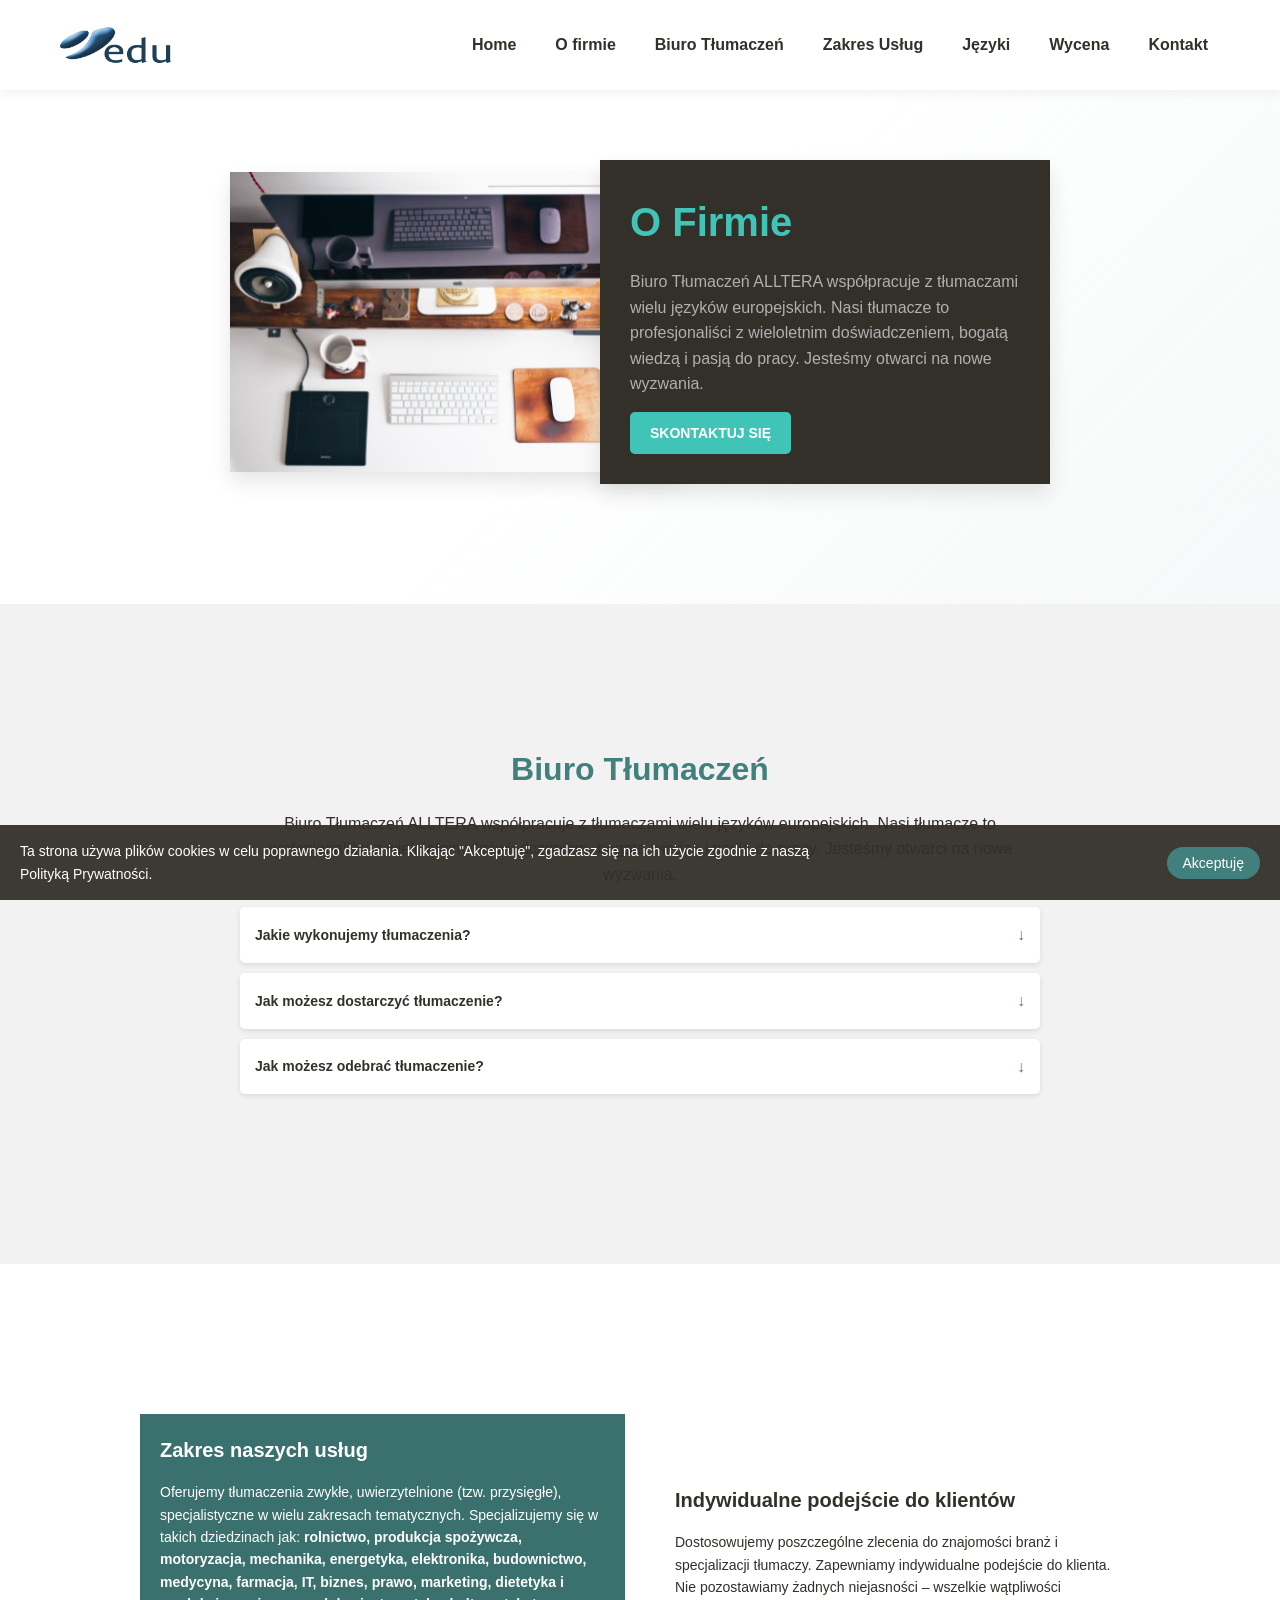
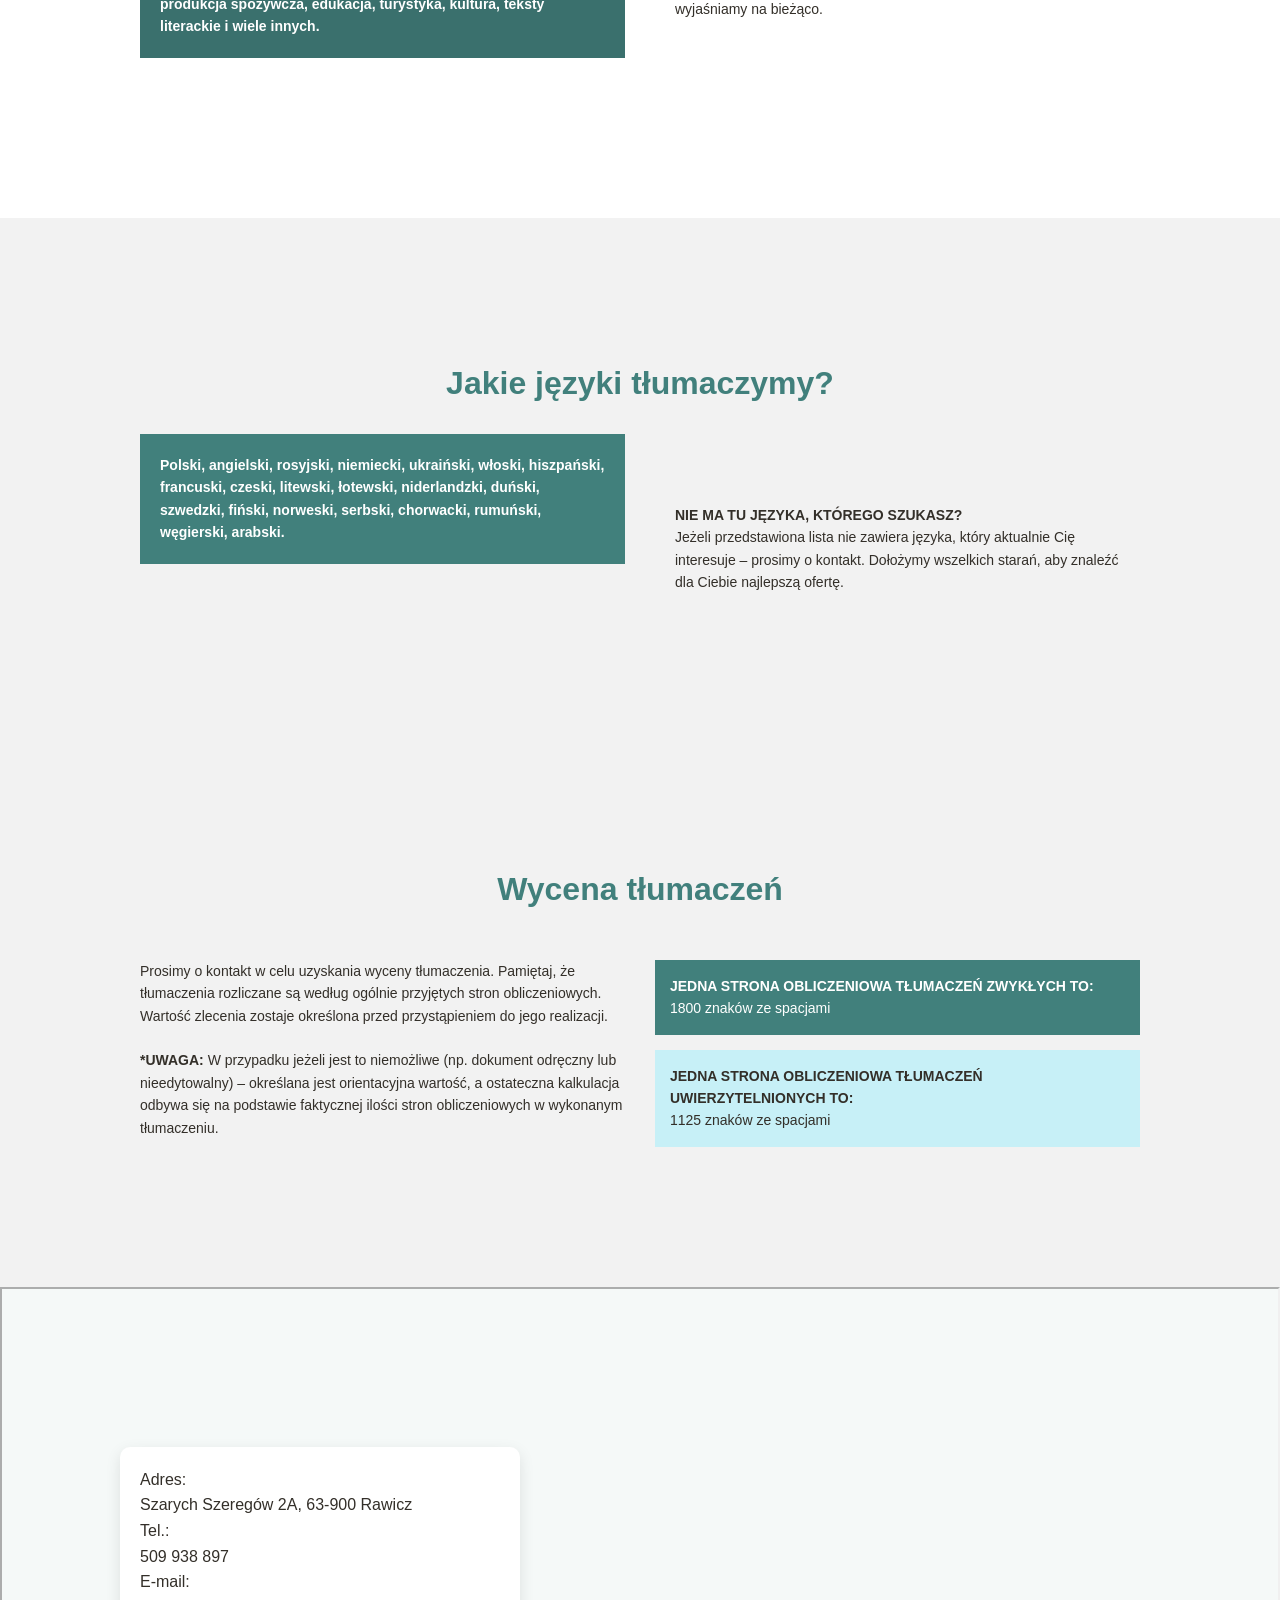
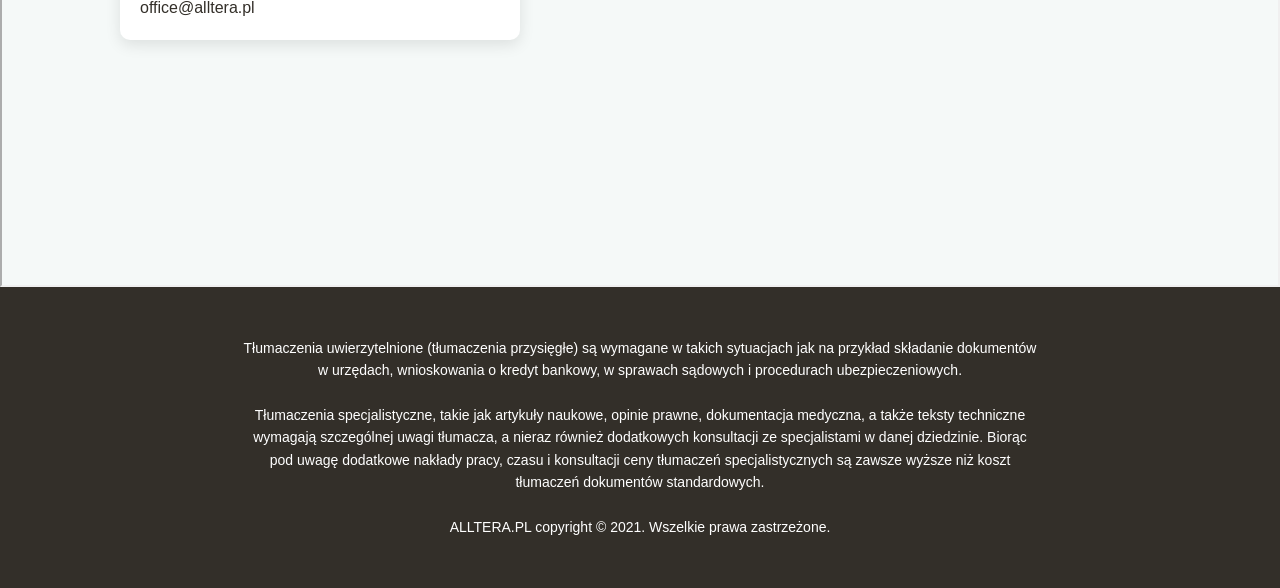
==== edu.html @ d04e6caf "Update edu.html" ====
<!DOCTYPE html>
<html lang="pl">
<head>
    <meta charset="UTF-8">
    <meta name="viewport" content="width=device-width, initial-scale=1.0">
    <title>Alltera - Centrum Języków Obcych i Biuro Tłumaczeń</title>
    <link rel="shortcut icon" type="image/png" href="favicon.png">
    <link rel="stylesheet" href="style.css">
</head>
<body>
    <header>
        <img src="logo-edu.png" alt="LOGO" class="logo">
        <nav>
            <a href="https://mmaciejakz.github.io/alltera/?reset=true" onclick="localStorage.clear(); sessionStorage.clear();"><b>Home</b></a>
            <a href="#about"><b>O firmie</b></a>
            <a href="#translations"><b>Biuro Tłumaczeń</b></a>
            <a href="#services"><b>Zakres Usług</b></a>
            <a href="#languages"><b>Języki</b></a>
            <a href="#pricing"><b>Wycena</b></a>
            <a href="#contact"><b>Kontakt</b></a>
        </nav>
    </header>

    <section id="about" class="fade-in">
        <img src="ofirmie.png" alt="Biuro Tłumaczeń Alltera" class="about-image">
        <div class="about-box">
            <h2>O Firmie</h2>
            <p>Biuro Tłumaczeń ALLTERA współpracuje z tłumaczami wielu języków europejskich. Nasi tłumacze to profesjonaliści z wieloletnim doświadczeniem, bogatą wiedzą i pasją do pracy. Jesteśmy otwarci na nowe wyzwania.</p>
            <a href="#contact" class="btn scroll-to-contact"><b>Skontaktuj się</b></a>
        </div>
    </section>

    <section id="translations" class="fade-in">
        <h3>Biuro Tłumaczeń</h3>
        <p>Biuro Tłumaczeń ALLTERA współpracuje z tłumaczami wielu języków europejskich. Nasi tłumacze to profesjonaliści z wieloletnim doświadczeniem, bogatą wiedzą i pasją do pracy. Jesteśmy otwarci na nowe wyzwania.</p>
        <div class="accordion">
            <div class="accordion-item">
                <div class="accordion-header"><b>Jakie wykonujemy tłumaczenia?</b></div>
                <div class="accordion-content"> • Tłumaczenia zwykłe, tłumaczenia uwierzytelnione (przysięgłe) a także tłumaczenia specjalistyczne, techniczne i literackie.<br> • Tłumaczenia zwykłe i tłumaczenia przysięgłe</div>
            </div>
            <div class="accordion-item">
                <div class="accordion-header"><b>Jak możesz dostarczyć tłumaczenie?</b></div>
                <div class="accordion-content"> • Drogą e-mail pod adresem: office@alltera.pl<br> • Osobiście do administracji biura</div>
            </div>
            <div class="accordion-item">
                <div class="accordion-header"><b>Jak możesz odebrać tłumaczenie?</b></div>
                <div class="accordion-content"> • Drogą e-mail na wskazany przez Ciebie adres e-mail<br> • Drogą pocztową pod podany podczas zlecenia adres do wysyłki (doliczamy koszt wysyłki)<br> • Osobiście w administracji biura</div>
            </div>
        </div>
    </section>

    <section id="services" class="fade-in">
        <div class="services-grid">
            <div>
                <h3>Zakres naszych usług</h3>
                <p>Oferujemy tłumaczenia zwykłe, uwierzytelnione (tzw. przysięgłe), specjalistyczne w wielu zakresach tematycznych. Specjalizujemy się w takich dziedzinach jak: <b>rolnictwo, produkcja spożywcza, motoryzacja, mechanika, energetyka, elektronika, budownictwo, medycyna, farmacja, IT, biznes, prawo, marketing, dietetyka i produkcja spożywcza, edukacja, turystyka, kultura, teksty literackie i wiele innych.</b></p>
            </div>
            <div>
                <h3>Indywidualne podejście do klientów</h3>
                <p>Dostosowujemy poszczególne zlecenia do znajomości branż i specjalizacji tłumaczy. Zapewniamy indywidualne podejście do klienta. Nie pozostawiamy żadnych niejasności – wszelkie wątpliwości wyjaśniamy na bieżąco.</p>
            </div>
        </div>
    </section>

    <section id="languages" class="fade-in">
        <h3>Jakie języki tłumaczymy?</h3>
        <div class="services-grid">
            <div>
                <p>Polski, angielski, rosyjski, niemiecki, ukraiński, włoski, hiszpański, francuski, czeski, litewski, łotewski, niderlandzki, duński, szwedzki, fiński, norweski, serbski, chorwacki, rumuński, węgierski, arabski.</p>
            </div>
            <div>
                <p><strong>NIE MA TU JĘZYKA, KTÓREGO SZUKASZ?</strong></p>
                <p>Jeżeli przedstawiona lista nie zawiera języka, który aktualnie Cię interesuje – prosimy o kontakt. Dołożymy wszelkich starań, aby znaleźć dla Ciebie najlepszą ofertę.</p>
            </div>
        </div>
    </section>

    <section id="pricing" class="fade-in">
        <h3>Wycena tłumaczeń</h3>
        <div class="pricing-grid">
            <p>Prosimy o kontakt w celu uzyskania wyceny tłumaczenia. Pamiętaj, że tłumaczenia rozliczane są według ogólnie przyjętych stron obliczeniowych. Wartość zlecenia zostaje określona przed przystąpieniem do jego realizacji.<br><br><strong>*UWAGA:</strong> W przypadku jeżeli jest to niemożliwe (np. dokument odręczny lub nieedytowalny) – określana jest orientacyjna wartość, a ostateczna kalkulacja odbywa się na podstawie faktycznej ilości stron obliczeniowych w wykonanym tłumaczeniu.</p>
            <div>
                <div class="ordinary">
                    <p><strong>JEDNA STRONA OBLICZENIOWA TŁUMACZEŃ ZWYKŁYCH TO:</strong><br>1800 znaków ze spacjami</p>
                </div>
                <div class="certified">
                    <p><strong>JEDNA STRONA OBLICZENIOWA TŁUMACZEŃ UWIERZYTELNIONYCH TO:</strong><br>1125 znaków ze spacjami</p>
                </div>
            </div>
        </div>
    </section>

    <section id="contact" class="contact-section fade-in">
        <iframe class="map-bg" src="https://www.google.com/maps/embed?pb=!1m18!1m12!1m3!1d2245.5014622053377!2d16.856729176327597!3d51.60864987183655!2m3!1f0!2f0!3f0!3m2!1i1024!2i768!4f13.1!3m3!1m2!1s0x47057beb0e3ec77b%3A0x4986b83ce9d10eb5!2sCentrum%20J%C4%99zyk%C3%B3w%20Obcych%20i%20Biuro%20T%C5%82umacze%C5%84%20ALLTERA!5e1!3m2!1spl!2spl!4v1742680158018!5m2!1spl!2spl" allowfullscreen="" loading="lazy"></iframe>
        <div class="contact-box">
            <p>Adres:<br>Szarych Szeregów 2A, 63-900 Rawicz<br>Tel.:<br> 509 938 897<br>E-mail:<br>office@alltera.pl</p>
        </div>
    </section>

    <footer>
        <p>Tłumaczenia uwierzytelnione (tłumaczenia przysięgłe) są wymagane w takich sytuacjach jak na przykład składanie dokumentów w urzędach, wnioskowania o kredyt bankowy, w sprawach sądowych i procedurach ubezpieczeniowych.<br><br>Tłumaczenia specjalistyczne, takie jak artykuły naukowe, opinie prawne, dokumentacja medyczna, a także teksty techniczne wymagają szczególnej uwagi tłumacza, a nieraz również dodatkowych konsultacji ze specjalistami w danej dziedzinie. Biorąc pod uwagę dodatkowe nakłady pracy, czasu i konsultacji ceny tłumaczeń specjalistycznych są zawsze wyższe niż koszt tłumaczeń dokumentów standardowych.<br><br>ALLTERA.PL copyright © 2021. Wszelkie prawa zastrzeżone.</p>
    </footer>

    <!-- Cookie Banner -->
    <div class="cookie-banner" id="cookieBanner">
        <p>Ta strona używa plików cookies w celu poprawnego działania. Klikając "Akceptuję", zgadzasz się na ich użycie zgodnie z naszą Polityką Prywatności.</p>
        <button id="acceptCookies">Akceptuję</button>
    </div>

    <script src="script-edu.js"></script>
</body>
</html>
---- style.css ----
* {
    margin: 0;
    padding: 0;
    box-sizing: border-box;
    font-family: 'Arial', sans-serif;
}

body {
    line-height: 1.6;
    color: rgb(51, 47, 41);
    background: rgb(255, 255, 255);
    overflow-x: hidden;
}

/* Header */
header {
    background: rgb(255, 255, 255);
    padding: 15px 20px;
    display: flex;
    justify-content: space-between;
    align-items: center;
    position: fixed;
    width: 100%;
    top: 0;
    box-shadow: 0 4px 10px rgba(0, 0, 0, 0.05);
    z-index: 1000;
}

header img.logo {
    height: 40px;
    width: auto;
}

nav {
    display: flex;
    flex-wrap: wrap;
    justify-content: flex-end;
}

nav a {
    color: rgb(51, 47, 41);
    text-decoration: none;
    margin-left: 8px;
    font-size: 14px;
    font-weight: 500;
    padding: 6px 10px;
    border-radius: 20px;
    transition: all 0.3s ease;
    white-space: nowrap;
}

nav a:hover {
    color: rgb(255, 255, 255);
    background: rgb(65, 128, 124);
    transform: translateY(-2px);
}

/* Sekcje */
section {
    padding: 100px 20px;
    position: relative;
    overflow: hidden;
    display: flex;
    flex-direction: column;
    align-items: center;
    text-align: center;
}

h2, h3 {
    color: rgb(65, 128, 124);
    font-size: 28px;
    font-weight: 700;
    margin-bottom: 15px;
    position: relative;
}

h3 {
    font-size: 24px;
}

p {
    font-size: 16px;
    max-width: 800px;
    color: rgb(51, 47, 41);
}

/* Sekcja O Firmie */
#about {
    background: linear-gradient(135deg, #FFFFFF 50%, rgba(65, 128, 124, 0.05) 100%);
    flex-direction: column;
    justify-content: center;
    align-items: center;
    gap: 20px;
    padding: 120px 20px 80px 20px;
    position: relative;
}

#about .about-image {
    width: 100%;
    max-width: 450px;
    height: auto;
    object-fit: cover;
    box-shadow: 0 10px 20px rgba(0, 0, 0, 0.1);
    transform: none;
}

#about .about-box {
    background: #332F29;
    color: #B0B0B0;
    padding: 30px;
    width: 100%;
    max-width: 450px;
    text-align: left;
    box-shadow: 0 10px 20px rgba(0, 0, 0, 0.1);
    transform: none;
}

#about .about-box h2 {
    color: #41C4B8;
    font-size: 28px;
    margin-bottom: 15px;
}

#about .about-box p {
    color: #B0B0B0;
    font-size: 16px;
}

#about .about-box .btn {
    display: inline-block;
    margin-top: 15px;
    padding: 10px 20px;
    background: #41C4B8;
    color: #ffffff;
    text-decoration: none;
    text-transform: uppercase;
    font-size: 14px;
    font-weight: 700;
    border-radius: 5px;
    transition: all 0.3s ease;
}

/* Kolory tła dla pozostałych sekcji */
#services {
    background: rgb(255, 255, 255);
}

#translations, #languages, #pricing {
    background: rgb(242, 242, 242);
}

/* Accordion */
.accordion {
    margin: 20px 0;
    width: 100%;
    max-width: 800px;
}

.accordion-item {
    margin-bottom: 10px;
    border: none;
    border-radius: 5px;
    overflow: hidden;
    box-shadow: 0 2px 5px rgba(0, 0, 0, 0.1);
}

.accordion-header {
    padding: 15px;
    cursor: pointer;
    background: rgb(255, 255, 255);
    display: flex;
    justify-content: space-between;
    align-items: center;
    transition: background 0.3s ease, color 0.3s ease;
    width: 100%;
    font-size: 14px;
}

.accordion-header:hover {
    background: rgba(65, 128, 124, 0.1);
}

.accordion-header.active {
    background: #41807C;
    color: #ffffff;
}

.accordion-header::after {
    content: '↓';
    font-size: 16px;
    color: rgb(65, 128, 124);
    transition: transform 0.3s ease, color 0.3s ease;
}

.accordion-header.active::after {
    transform: rotate(180deg);
    color: #ffffff;
}

.accordion-content {
    padding: 15px;
    display: none;
    background: rgb(255, 255, 255);
    text-align: left;
    width: 100%;
    font-size: 14px;
}

/* Grid */
.services-grid, .pricing-grid {
    display: grid;
    grid-template-columns: 1fr;
    gap: 20px;
    margin-top: 20px;
    width: 100%;
    max-width: 1000px;
    text-align: left;
}

/* Styl dla sekcji Zakres Usług */
.services-grid > div:first-child {
    background: #3A706D;
    color: #ffffff;
    padding: 20px;
    transform: none;
}

.services-grid > div:first-child h3 {
    color: #ffffff;
    margin-bottom: 15px;
    font-size: 20px;
}

.services-grid > div:first-child p {
    color: #ffffff;
    font-size: 14px;
}

.services-grid > div:last-child {
    background: transparent;
    color: rgb(51, 47, 41);
    padding: 20px;
    transform: none;
}

.services-grid > div:last-child h3 {
    color: rgb(51, 47, 41);
    margin-bottom: 15px;
    font-size: 20px;
}

.services-grid > div:last-child p {
    color: rgb(51, 47, 41);
    font-size: 14px;
}

/* Styl dla sekcji Języki */
#languages .services-grid > div:first-child {
    background: #41807C;
    color: #ffffff;
    padding: 20px;
}

#languages .services-grid > div:first-child p {
    color: #ffffff;
    font-weight: 700;
    font-size: 14px;
}

#languages .services-grid > div:last-child {
    background: transparent;
    color: rgb(51, 47, 41);
    padding: 20px;
}

/* Styl dla sekcji Wycena */
.pricing-grid > p {
    background: transparent;
    color: rgb(51, 47, 41);
    font-size: 14px;
}

.pricing-grid > div {
    display: flex;
    flex-direction: column;
    gap: 15px;
}

.pricing-grid > div > .ordinary {
    background: #41807C;
    color: #ffffff;
    padding: 15px;
    transition: transform 0.3s ease;
}

.pricing-grid > div > .ordinary:hover {
    transform: translateY(-5px);
}

.pricing-grid > div > .ordinary > p,
.pricing-grid > div > .ordinary > p > strong {
    color: #ffffff;
    font-size: 14px;
}

.pricing-grid > div > .certified {
    background: #c7f0f7;
    color: rgb(51, 47, 41);
    padding: 15px;
    transition: transform 0.3s ease;
}

.pricing-grid > div > .certified:hover {
    transform: translateY(-5px);
}

.pricing-grid > div > .certified > p,
.pricing-grid > div > .certified > p > strong {
    font-size: 14px;
}

.pricing-grid > p > strong {
    font-weight: 700;
    font-size: 14px;
}

/* Kontakt */
.contact-section {
    background: rgba(65, 128, 124, 0.05);
    position: relative;
    display: flex;
    flex-direction: column;
    justify-content: center;
    align-items: center;
    text-align: center;
    padding: 100px 20px;
}

.contact-box {
    background: rgb(255, 255, 255);
    padding: 20px;
    border-radius: 10px;
    width: 100%;
    max-width: 400px;
    box-shadow: 0 5px 15px rgba(0, 0, 0, 0.1);
    position: relative;
    z-index: 2;
    margin: 20px 0;
    text-align: center;
}

.map-bg {
    position: absolute;
    top: 0;
    left: 0;
    width: 100%;
    height: 100%;
    opacity: 0.3;
    z-index: 1;
}

/* Footer */
footer {
    background: rgb(51, 47, 41);
    color: #ffffff !important;
    padding: 40px 20px;
    text-align: center;
    font-size: 12px;
    position: relative;
    z-index: 10;
}

footer p {
    max-width: 800px;
    color: #ffffff !important;
    margin: 0 auto;
    font-size: 12px;
}

/* Cookie Banner */
.cookie-banner {
    position: fixed;
    bottom: 0;
    left: 0;
    right: 0;
    background: rgba(51, 47, 41, 0.95);
    color: white;
    padding: 15px 20px;
    display: flex;
    flex-wrap: wrap;
    justify-content: space-between;
    align-items: center;
    z-index: 1001;
}

.cookie-banner p {
    color: white !important;
    font-size: 14px;
    margin-bottom: 10px;
    flex: 1 1 100%;
}

.cookie-banner button {
    background: rgb(65, 128, 124);
    color: white;
    border: none;
    padding: 8px 16px;
    border-radius: 20px;
    cursor: pointer;
    font-size: 14px;
    transition: background 0.3s ease;
}

.cookie-banner button:hover {
    background: rgb(51, 100, 97);
}

/* Animacje */
.fade-in {
    opacity: 0;
    transform: translateY(20px);
    animation: fadeIn 0.8s ease forwards;
}

@keyframes fadeIn {
    to {
        opacity: 1;
        transform: translateY(0);
    }
}

/* Media queries dla większych ekranów */
@media (min-width: 768px) {
    header {
        padding: 20px 40px;
    }

    header img.logo {
        height: 50px;
    }

    nav a {
        margin-left: 15px;
        font-size: 16px;
        padding: 8px 12px;
    }

    section {
        padding: 120px 40px;
    }

    h2, h3 {
        font-size: 32px;
    }

    h3 {
        font-size: 28px;
    }

    #about {
        flex-direction: row;
        padding: 140px 40px 100px 40px;
    }

    #about .about-image {
        width: 450px;
        height: 300px;
        transform: translateX(30px);
    }

    #about .about-box {
        transform: translateX(-30px);
        max-width: 450px;
    }

    #about .about-box h2 {
        font-size: 32px;
    }

    .services-grid, .pricing-grid {
        grid-template-columns: 1fr 1fr;
        gap: 30px;
        margin-top: 30px;
    }

    .services-grid > div:first-child {
        transform: translateY(-20px);
    }

    .services-grid > div:last-child {
        transform: translateY(30px);
    }

    .contact-section {
        flex-direction: row;
        justify-content: flex-start;
        align-items: flex-start;
        text-align: left;
        padding: 120px 40px;
        min-height: 600px;
    }

    .contact-box {
        margin-left: 40px;
        margin-top: 20px;
        text-align: left;
    }

    .map-bg {
        opacity: 0.8;
    }

    footer {
        padding: 50px 40px;
        font-size: 14px;
    }

    footer p {
        font-size: 14px;
    }

    .cookie-banner p {
        flex: 1;
        margin-bottom: 0;
        margin-right: 20px;
    }

    .cookie-banner button {
        flex: 0 0 auto;
    }
}

@media (min-width: 992px) {
    header {
        padding: 20px 60px;
    }

    section {
        padding: 140px 60px;
    }

    h2, h3 {
        font-size: 40px;
    }

    h3 {
        font-size: 32px;
    }

    #about {
        padding: 160px 60px 120px 60px;
    }

    #about .about-image {
        transform: translateX(50px);
    }

    #about .about-box {
        transform: translateX(-50px);
    }

    #about .about-box h2 {
        font-size: 40px;
    }

    .contact-section {
        padding: 140px 60px;
    }

    .contact-box {
        margin-left: 60px;
    }
}
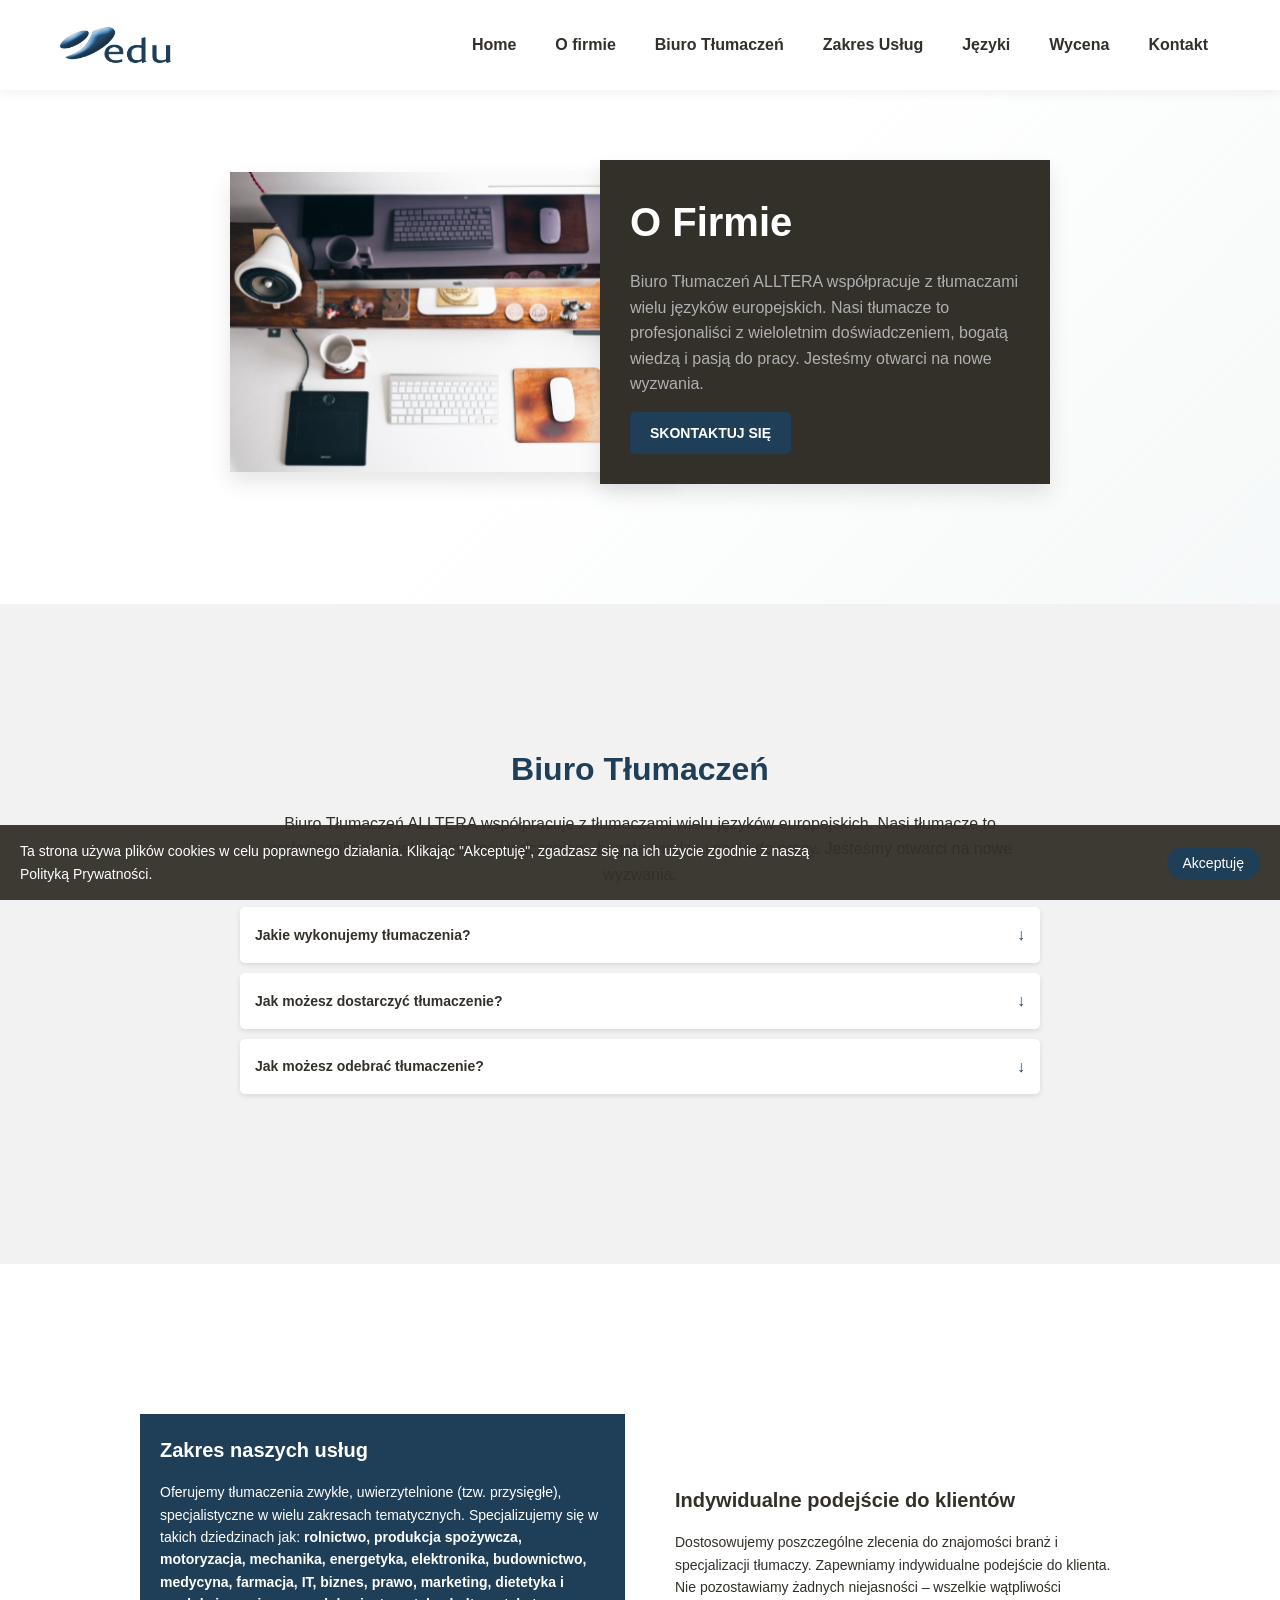
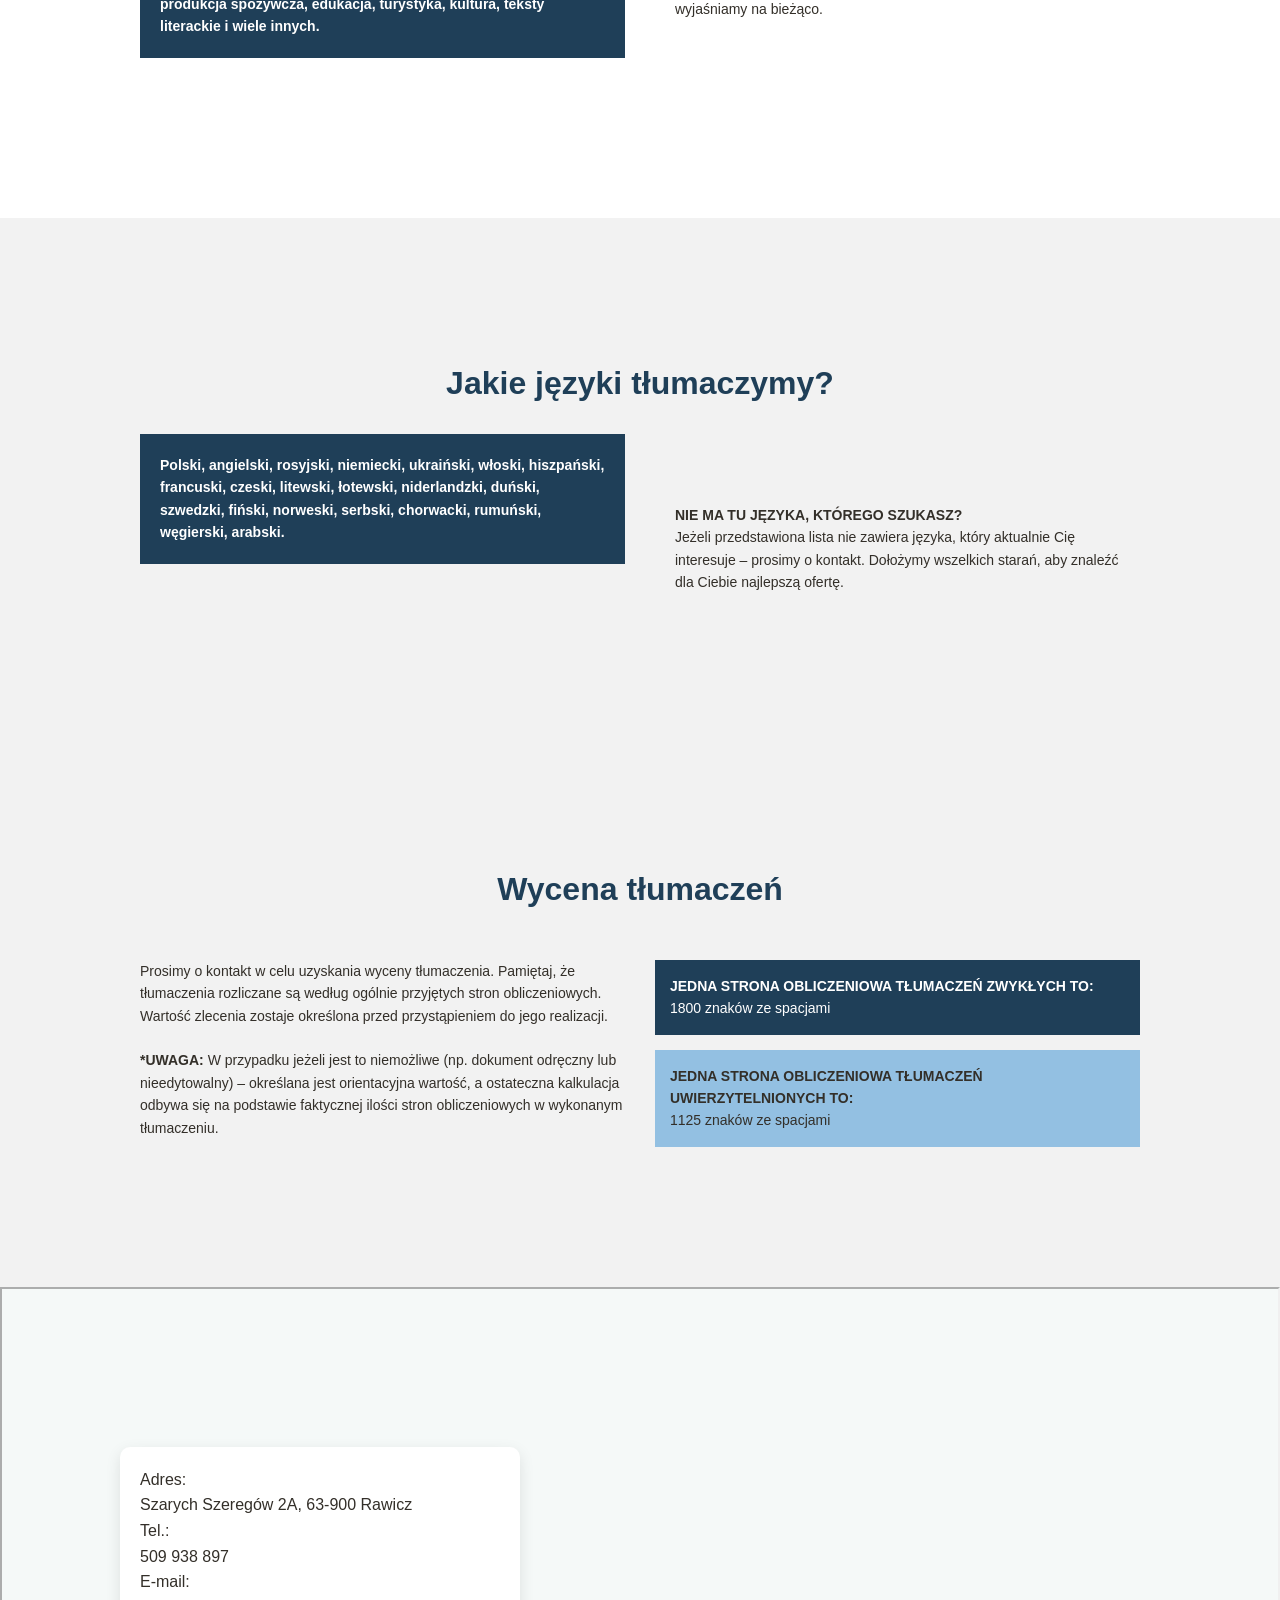
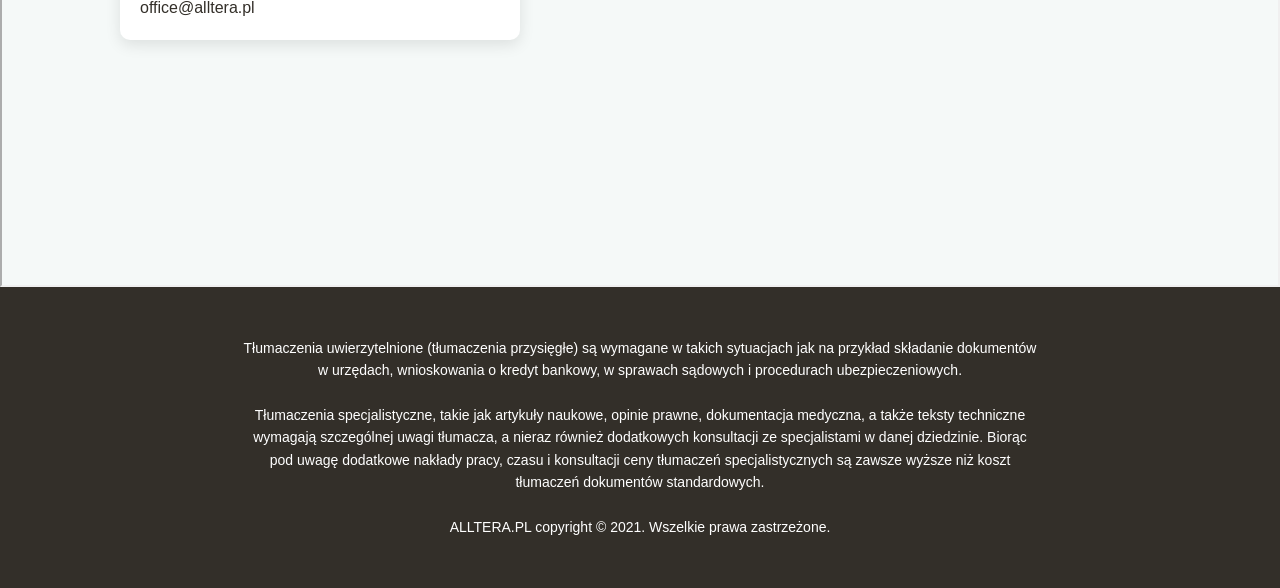
==== commit 5e87675a: "zmiana kolorów podstron" ====
--- a/edu.html
+++ b/edu.html
@@ -5,7 +5,7 @@
     <meta name="viewport" content="width=device-width, initial-scale=1.0">
     <title>Alltera - Centrum Języków Obcych i Biuro Tłumaczeń</title>
     <link rel="shortcut icon" type="image/png" href="favicon.png">
-    <link rel="stylesheet" href="style.css">
+    <link rel="stylesheet" href="style-edu.css">
 </head>
 <body>
     <header>
--- a/style-edu.css
+++ b/style-edu.css
@@ -0,0 +1,573 @@
+* {
+    margin: 0;
+    padding: 0;
+    box-sizing: border-box;
+    font-family: 'Arial', sans-serif;
+}
+
+body {
+    line-height: 1.6;
+    color: rgb(51, 47, 41);
+    background: rgb(255, 255, 255);
+    overflow-x: hidden;
+}
+
+/* Header */
+header {
+    background: rgb(255, 255, 255);
+    padding: 15px 20px;
+    display: flex;
+    justify-content: space-between;
+    align-items: center;
+    position: fixed;
+    width: 100%;
+    top: 0;
+    box-shadow: 0 4px 10px rgba(0, 0, 0, 0.05);
+    z-index: 1000;
+}
+
+header img.logo {
+    height: 40px;
+    width: auto;
+}
+
+nav {
+    display: flex;
+    flex-wrap: wrap;
+    justify-content: flex-end;
+}
+
+nav a {
+    color: rgb(51, 47, 41);
+    text-decoration: none;
+    margin-left: 8px;
+    font-size: 14px;
+    font-weight: 500;
+    padding: 6px 10px;
+    border-radius: 20px;
+    transition: all 0.3s ease;
+    white-space: nowrap;
+}
+
+nav a:hover {
+    color: rgb(255, 255, 255);
+    background: rgb(31, 63, 88);
+    transform: translateY(-2px);
+}
+
+/* Sekcje */
+section {
+    padding: 100px 20px;
+    position: relative;
+    overflow: hidden;
+    display: flex;
+    flex-direction: column;
+    align-items: center;
+    text-align: center;
+}
+
+h2, h3 {
+    color: rgb(31, 63, 88);
+    font-size: 28px;
+    font-weight: 700;
+    margin-bottom: 15px;
+    position: relative;
+}
+
+h3 {
+    font-size: 24px;
+}
+
+p {
+    font-size: 16px;
+    max-width: 800px;
+    color: rgb(51, 47, 41);
+}
+
+/* Sekcja O Firmie */
+#about {
+    background: linear-gradient(135deg, #FFFFFF 50%, rgba(65, 128, 124, 0.05) 100%);
+    flex-direction: column;
+    justify-content: center;
+    align-items: center;
+    gap: 20px;
+    padding: 120px 20px 80px 20px;
+    position: relative;
+}
+
+#about .about-image {
+    width: 100%;
+    max-width: 450px;
+    height: auto;
+    object-fit: cover;
+    box-shadow: 0 10px 20px rgba(0, 0, 0, 0.1);
+    transform: none;
+}
+
+#about .about-box {
+    background: #332F29;
+    color: #B0B0B0;
+    padding: 30px;
+    width: 100%;
+    max-width: 450px;
+    text-align: left;
+    box-shadow: 0 10px 20px rgba(0, 0, 0, 0.1);
+    transform: none;
+}
+
+#about .about-box h2 {
+    color: rgb(255, 255, 255);
+    font-size: 28px;
+    margin-bottom: 15px;
+}
+
+#about .about-box p {
+    color: #B0B0B0;
+    font-size: 16px;
+}
+
+#about .about-box .btn {
+    display: inline-block;
+    margin-top: 15px;
+    padding: 10px 20px;
+    background: rgb(31, 63, 88);
+    color: #ffffff;
+    text-decoration: none;
+    text-transform: uppercase;
+    font-size: 14px;
+    font-weight: 700;
+    border-radius: 5px;
+    transition: all 0.3s ease;
+}
+
+/* Kolory tła dla pozostałych sekcji */
+#services {
+    background: rgb(255, 255, 255);
+}
+
+#translations, #languages, #pricing {
+    background: rgb(242, 242, 242);
+}
+
+/* Accordion */
+.accordion {
+    margin: 20px 0;
+    width: 100%;
+    max-width: 800px;
+}
+
+.accordion-item {
+    margin-bottom: 10px;
+    border: none;
+    border-radius: 5px;
+    overflow: hidden;
+    box-shadow: 0 2px 5px rgba(0, 0, 0, 0.1);
+}
+
+.accordion-header {
+    padding: 15px;
+    cursor: pointer;
+    background: rgb(255, 255, 255);
+    display: flex;
+    justify-content: space-between;
+    align-items: center;
+    transition: background 0.3s ease, color 0.3s ease;
+    width: 100%;
+    font-size: 14px;
+}
+
+.accordion-header:hover {
+    background: rgba(65, 128, 124, 0.1);
+}
+
+.accordion-header.active {
+    background: rgb(31, 63, 88);
+    color: #ffffff;
+}
+
+.accordion-header::after {
+    content: '↓';
+    font-size: 16px;
+    color: rgb(31, 63, 88);
+    transition: transform 0.3s ease, color 0.3s ease;
+}
+
+.accordion-header.active::after {
+    transform: rotate(180deg);
+    color: #ffffff;
+}
+
+.accordion-content {
+    padding: 15px;
+    display: none;
+    background: rgb(255, 255, 255);
+    text-align: left;
+    width: 100%;
+    font-size: 14px;
+}
+
+/* Grid */
+.services-grid, .pricing-grid {
+    display: grid;
+    grid-template-columns: 1fr;
+    gap: 20px;
+    margin-top: 20px;
+    width: 100%;
+    max-width: 1000px;
+    text-align: left;
+}
+
+/* Styl dla sekcji Zakres Usług */
+.services-grid > div:first-child {
+    background: rgb(31, 63, 88);
+    color: #ffffff;
+    padding: 20px;
+    transform: none;
+}
+
+.services-grid > div:first-child h3 {
+    color: #ffffff;
+    margin-bottom: 15px;
+    font-size: 20px;
+}
+
+.services-grid > div:first-child p {
+    color: #ffffff;
+    font-size: 14px;
+}
+
+.services-grid > div:last-child {
+    background: transparent;
+    color: rgb(51, 47, 41);
+    padding: 20px;
+    transform: none;
+}
+
+.services-grid > div:last-child h3 {
+    color: rgb(51, 47, 41);
+    margin-bottom: 15px;
+    font-size: 20px;
+}
+
+.services-grid > div:last-child p {
+    color: rgb(51, 47, 41);
+    font-size: 14px;
+}
+
+/* Styl dla sekcji Języki */
+#languages .services-grid > div:first-child {
+    background: rgb(31, 63, 88);
+    color: #ffffff;
+    padding: 20px;
+}
+
+#languages .services-grid > div:first-child p {
+    color: #ffffff;
+    font-weight: 700;
+    font-size: 14px;
+}
+
+#languages .services-grid > div:last-child {
+    background: transparent;
+    color: rgb(51, 47, 41);
+    padding: 20px;
+}
+
+/* Styl dla sekcji Wycena */
+.pricing-grid > p {
+    background: transparent;
+    color: rgb(51, 47, 41);
+    font-size: 14px;
+}
+
+.pricing-grid > div {
+    display: flex;
+    flex-direction: column;
+    gap: 15px;
+}
+
+.pricing-grid > div > .ordinary {
+    background: rgb(31, 63, 88);
+    color: #ffffff;
+    padding: 15px;
+    transition: transform 0.3s ease;
+}
+
+.pricing-grid > div > .ordinary:hover {
+    transform: translateY(-5px);
+}
+
+.pricing-grid > div > .ordinary > p,
+.pricing-grid > div > .ordinary > p > strong {
+    color: #ffffff;
+    font-size: 14px;
+}
+
+.pricing-grid > div > .certified {
+    background: rgb(147, 192, 226);
+    color: rgb(51, 47, 41);
+    padding: 15px;
+    transition: transform 0.3s ease;
+}
+
+.pricing-grid > div > .certified:hover {
+    transform: translateY(-5px);
+}
+
+.pricing-grid > div > .certified > p,
+.pricing-grid > div > .certified > p > strong {
+    font-size: 14px;
+}
+
+.pricing-grid > p > strong {
+    font-weight: 700;
+    font-size: 14px;
+}
+
+/* Kontakt */
+.contact-section {
+    background: rgba(65, 128, 124, 0.05);
+    position: relative;
+    display: flex;
+    flex-direction: column;
+    justify-content: center;
+    align-items: center;
+    text-align: center;
+    padding: 100px 20px;
+}
+
+.contact-box {
+    background: rgb(255, 255, 255);
+    padding: 20px;
+    border-radius: 10px;
+    width: 100%;
+    max-width: 400px;
+    box-shadow: 0 5px 15px rgba(0, 0, 0, 0.1);
+    position: relative;
+    z-index: 2;
+    margin: 20px 0;
+    text-align: center;
+}
+
+.map-bg {
+    position: absolute;
+    top: 0;
+    left: 0;
+    width: 100%;
+    height: 100%;
+    opacity: 0.3;
+    z-index: 1;
+}
+
+/* Footer */
+footer {
+    background: rgb(51, 47, 41);
+    color: #ffffff !important;
+    padding: 40px 20px;
+    text-align: center;
+    font-size: 12px;
+    position: relative;
+    z-index: 10;
+}
+
+footer p {
+    max-width: 800px;
+    color: #ffffff !important;
+    margin: 0 auto;
+    font-size: 12px;
+}
+
+/* Cookie Banner */
+.cookie-banner {
+    position: fixed;
+    bottom: 0;
+    left: 0;
+    right: 0;
+    background: rgba(51, 47, 41, 0.95);
+    color: white;
+    padding: 15px 20px;
+    display: flex;
+    flex-wrap: wrap;
+    justify-content: space-between;
+    align-items: center;
+    z-index: 1001;
+}
+
+.cookie-banner p {
+    color: white !important;
+    font-size: 14px;
+    margin-bottom: 10px;
+    flex: 1 1 100%;
+}
+
+.cookie-banner button {
+    background: rgb(31, 63, 88);
+    color: white;
+    border: none;
+    padding: 8px 16px;
+    border-radius: 20px;
+    cursor: pointer;
+    font-size: 14px;
+    transition: background 0.3s ease;
+}
+
+.cookie-banner button:hover {
+    background: rgb(31, 63, 88);
+}
+
+/* Animacje */
+.fade-in {
+    opacity: 0;
+    transform: translateY(20px);
+    animation: fadeIn 0.8s ease forwards;
+}
+
+@keyframes fadeIn {
+    to {
+        opacity: 1;
+        transform: translateY(0);
+    }
+}
+
+/* Media queries dla większych ekranów */
+@media (min-width: 768px) {
+    header {
+        padding: 20px 40px;
+    }
+
+    header img.logo {
+        height: 50px;
+    }
+
+    nav a {
+        margin-left: 15px;
+        font-size: 16px;
+        padding: 8px 12px;
+    }
+
+    section {
+        padding: 120px 40px;
+    }
+
+    h2, h3 {
+        font-size: 32px;
+    }
+
+    h3 {
+        font-size: 28px;
+    }
+
+    #about {
+        flex-direction: row;
+        padding: 140px 40px 100px 40px;
+    }
+
+    #about .about-image {
+        width: 450px;
+        height: 300px;
+        transform: translateX(30px);
+    }
+
+    #about .about-box {
+        transform: translateX(-30px);
+        max-width: 450px;
+    }
+
+    #about .about-box h2 {
+        font-size: 32px;
+    }
+
+    .services-grid, .pricing-grid {
+        grid-template-columns: 1fr 1fr;
+        gap: 30px;
+        margin-top: 30px;
+    }
+
+    .services-grid > div:first-child {
+        transform: translateY(-20px);
+    }
+
+    .services-grid > div:last-child {
+        transform: translateY(30px);
+    }
+
+    .contact-section {
+        flex-direction: row;
+        justify-content: flex-start;
+        align-items: flex-start;
+        text-align: left;
+        padding: 120px 40px;
+        min-height: 600px;
+    }
+
+    .contact-box {
+        margin-left: 40px;
+        margin-top: 20px;
+        text-align: left;
+    }
+
+    .map-bg {
+        opacity: 0.8;
+    }
+
+    footer {
+        padding: 50px 40px;
+        font-size: 14px;
+    }
+
+    footer p {
+        font-size: 14px;
+    }
+
+    .cookie-banner p {
+        flex: 1;
+        margin-bottom: 0;
+        margin-right: 20px;
+    }
+
+    .cookie-banner button {
+        flex: 0 0 auto;
+    }
+}
+
+@media (min-width: 992px) {
+    header {
+        padding: 20px 60px;
+    }
+
+    section {
+        padding: 140px 60px;
+    }
+
+    h2, h3 {
+        font-size: 40px;
+    }
+
+    h3 {
+        font-size: 32px;
+    }
+
+    #about {
+        padding: 160px 60px 120px 60px;
+    }
+
+    #about .about-image {
+        transform: translateX(50px);
+    }
+
+    #about .about-box {
+        transform: translateX(-50px);
+    }
+
+    #about .about-box h2 {
+        font-size: 40px;
+    }
+
+    .contact-section {
+        padding: 140px 60px;
+    }
+
+    .contact-box {
+        margin-left: 60px;
+    }
+}
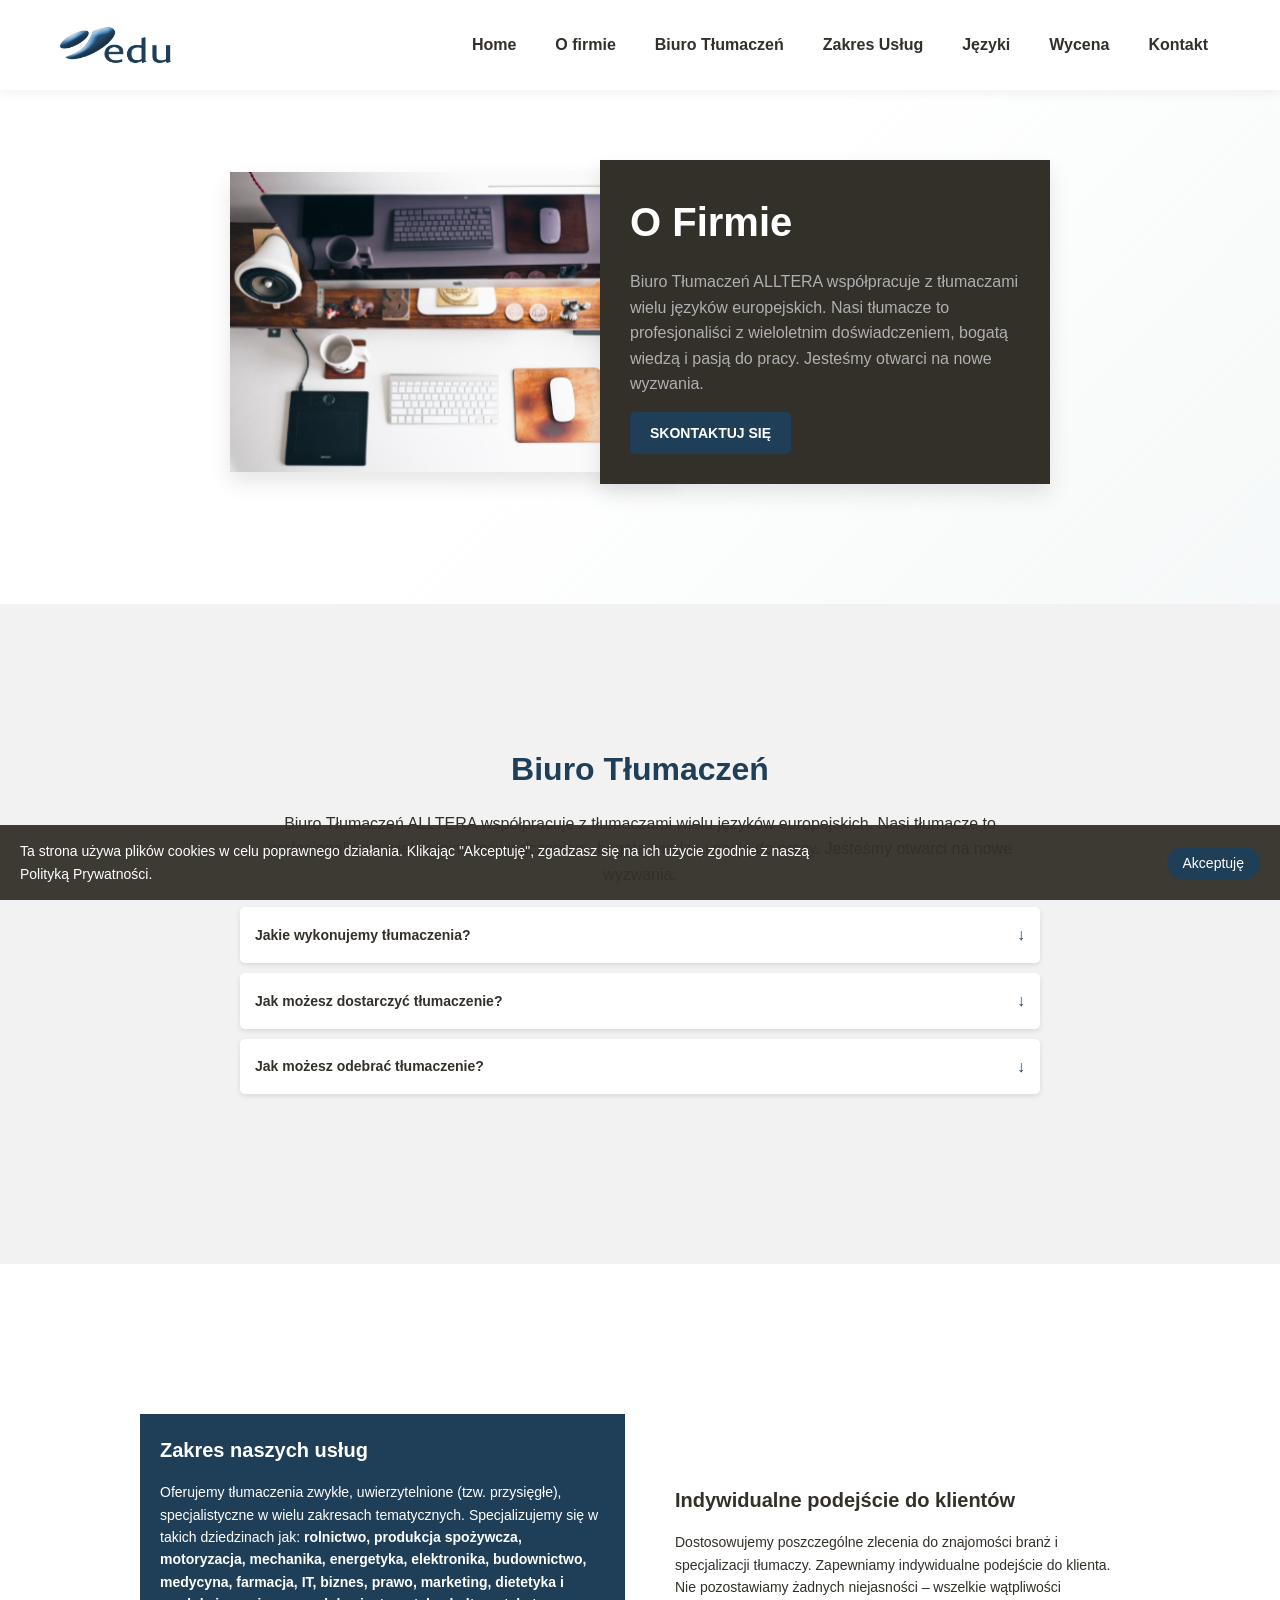
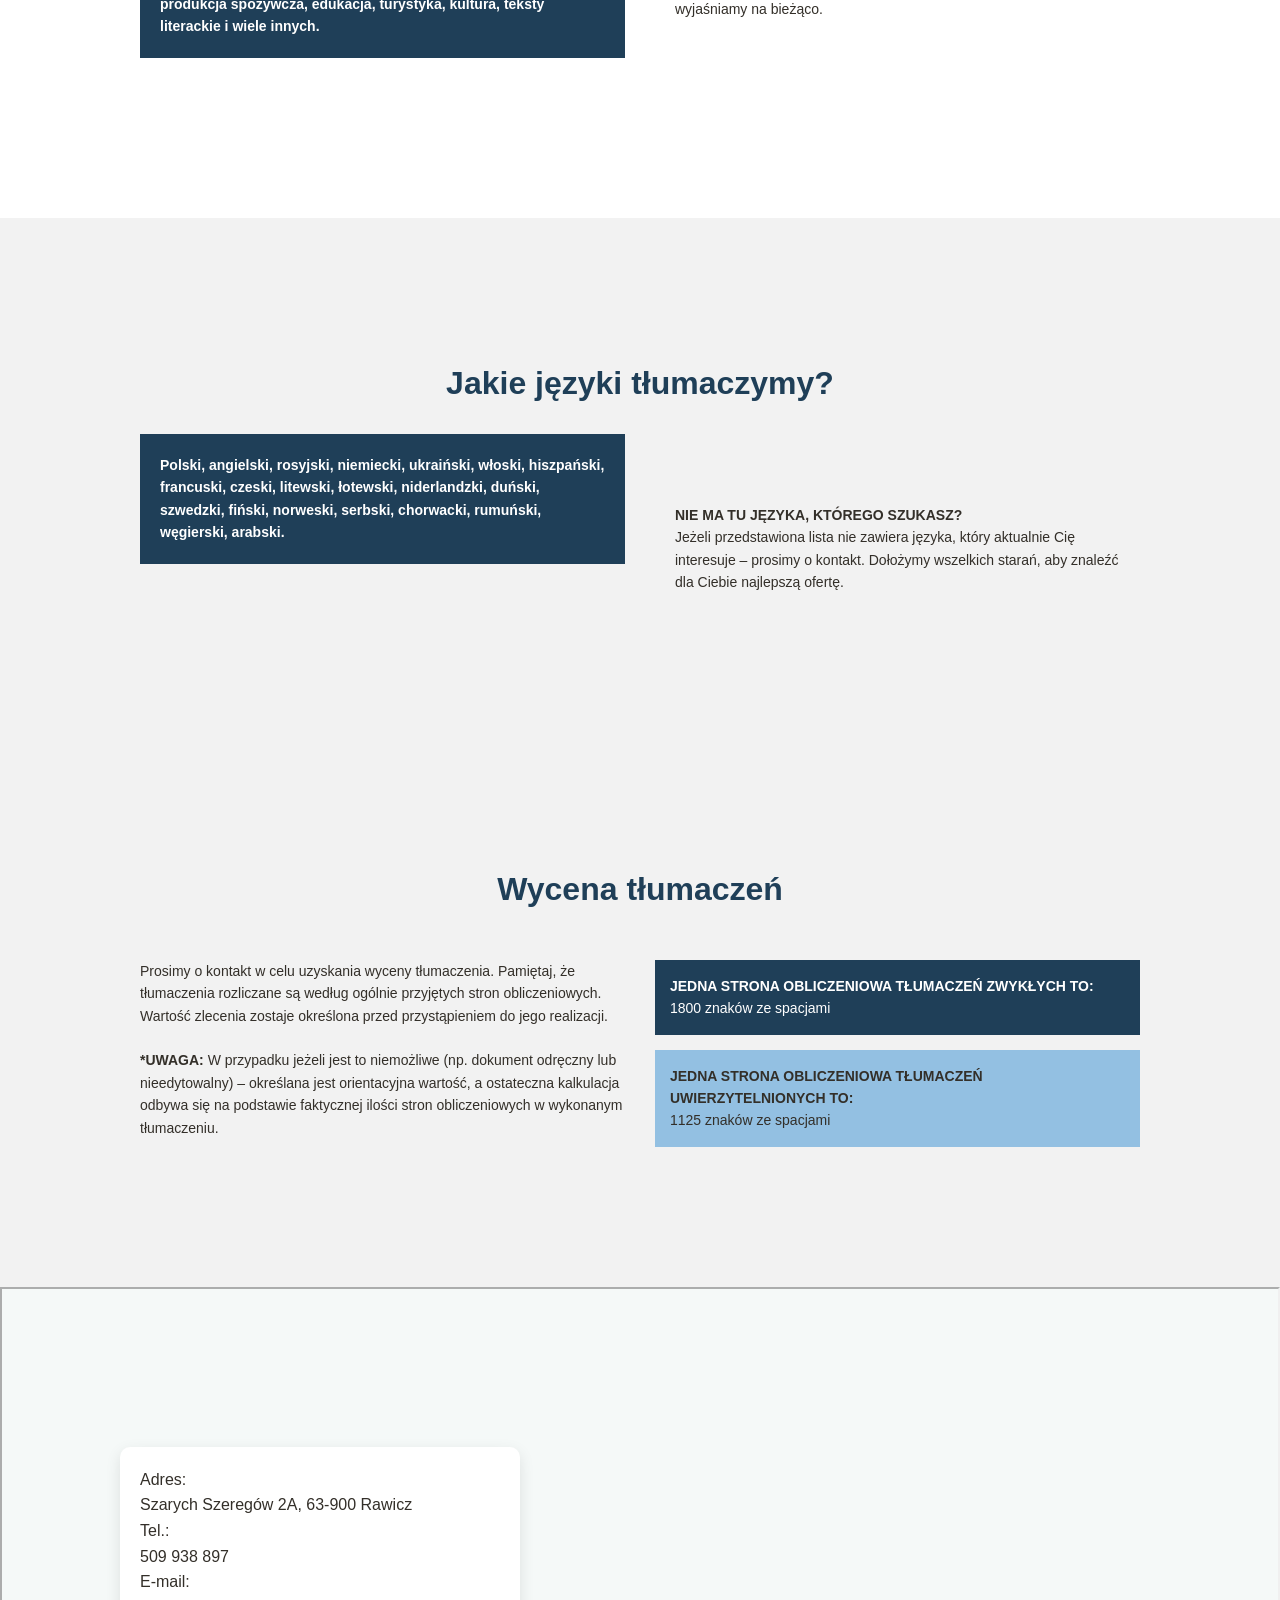
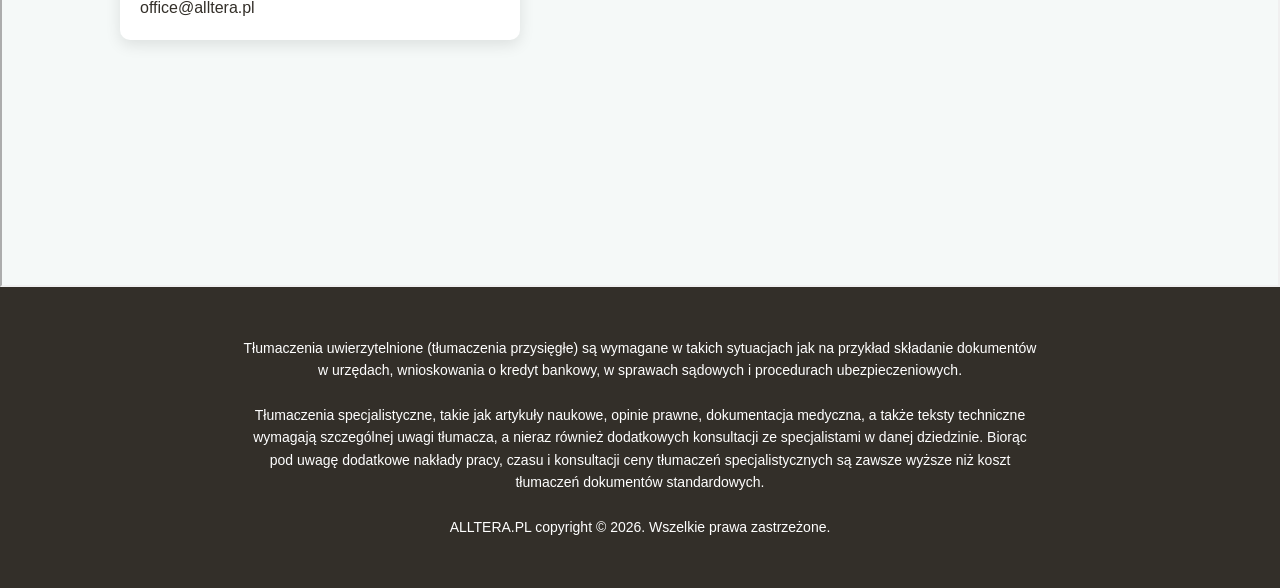
==== commit c4d45175: "Update edu.html" ====
--- a/edu.html
+++ b/edu.html
@@ -98,7 +98,7 @@
     </section>
 
     <footer>
-        <p>Tłumaczenia uwierzytelnione (tłumaczenia przysięgłe) są wymagane w takich sytuacjach jak na przykład składanie dokumentów w urzędach, wnioskowania o kredyt bankowy, w sprawach sądowych i procedurach ubezpieczeniowych.<br><br>Tłumaczenia specjalistyczne, takie jak artykuły naukowe, opinie prawne, dokumentacja medyczna, a także teksty techniczne wymagają szczególnej uwagi tłumacza, a nieraz również dodatkowych konsultacji ze specjalistami w danej dziedzinie. Biorąc pod uwagę dodatkowe nakłady pracy, czasu i konsultacji ceny tłumaczeń specjalistycznych są zawsze wyższe niż koszt tłumaczeń dokumentów standardowych.<br><br>ALLTERA.PL copyright © 2021. Wszelkie prawa zastrzeżone.</p>
+        <p>Tłumaczenia uwierzytelnione (tłumaczenia przysięgłe) są wymagane w takich sytuacjach jak na przykład składanie dokumentów w urzędach, wnioskowania o kredyt bankowy, w sprawach sądowych i procedurach ubezpieczeniowych.<br><br>Tłumaczenia specjalistyczne, takie jak artykuły naukowe, opinie prawne, dokumentacja medyczna, a także teksty techniczne wymagają szczególnej uwagi tłumacza, a nieraz również dodatkowych konsultacji ze specjalistami w danej dziedzinie. Biorąc pod uwagę dodatkowe nakłady pracy, czasu i konsultacji ceny tłumaczeń specjalistycznych są zawsze wyższe niż koszt tłumaczeń dokumentów standardowych.<br><br>ALLTERA.PL copyright © 2026. Wszelkie prawa zastrzeżone.</p>
     </footer>
 
     <!-- Cookie Banner -->
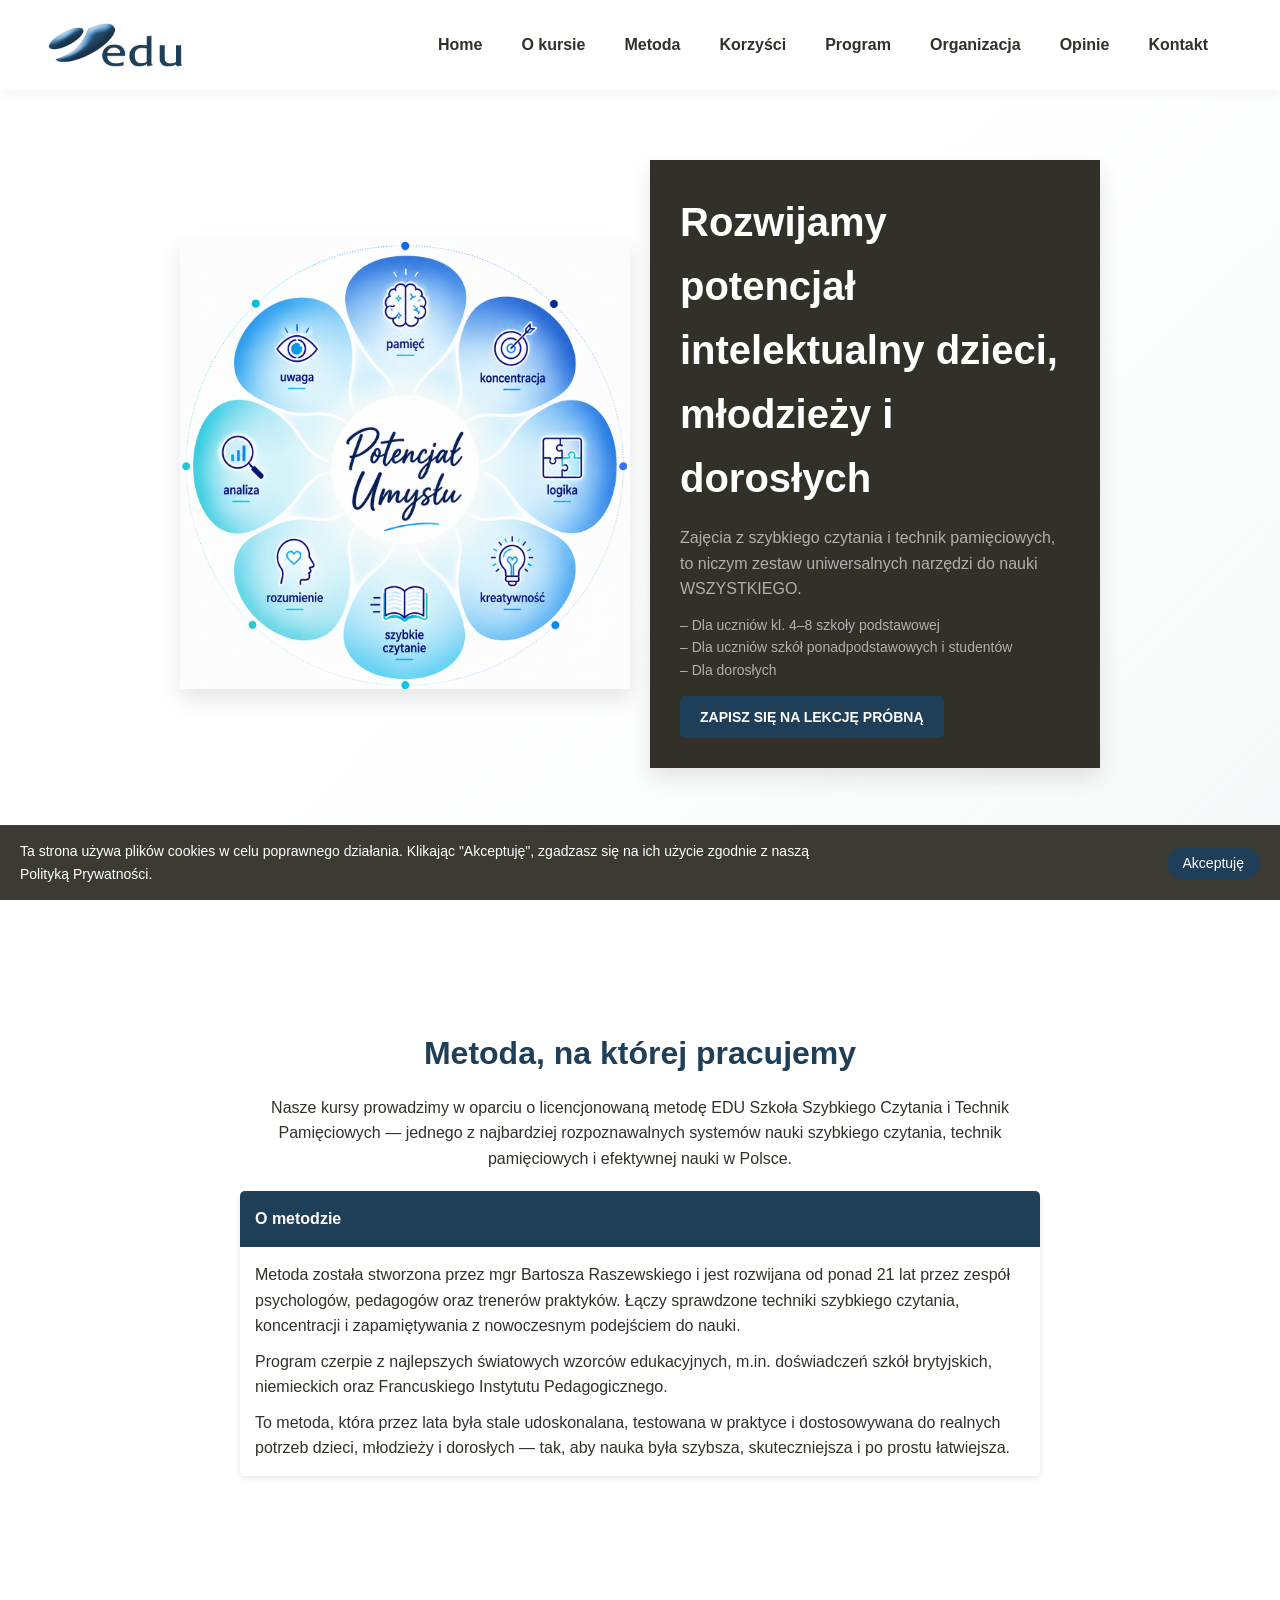
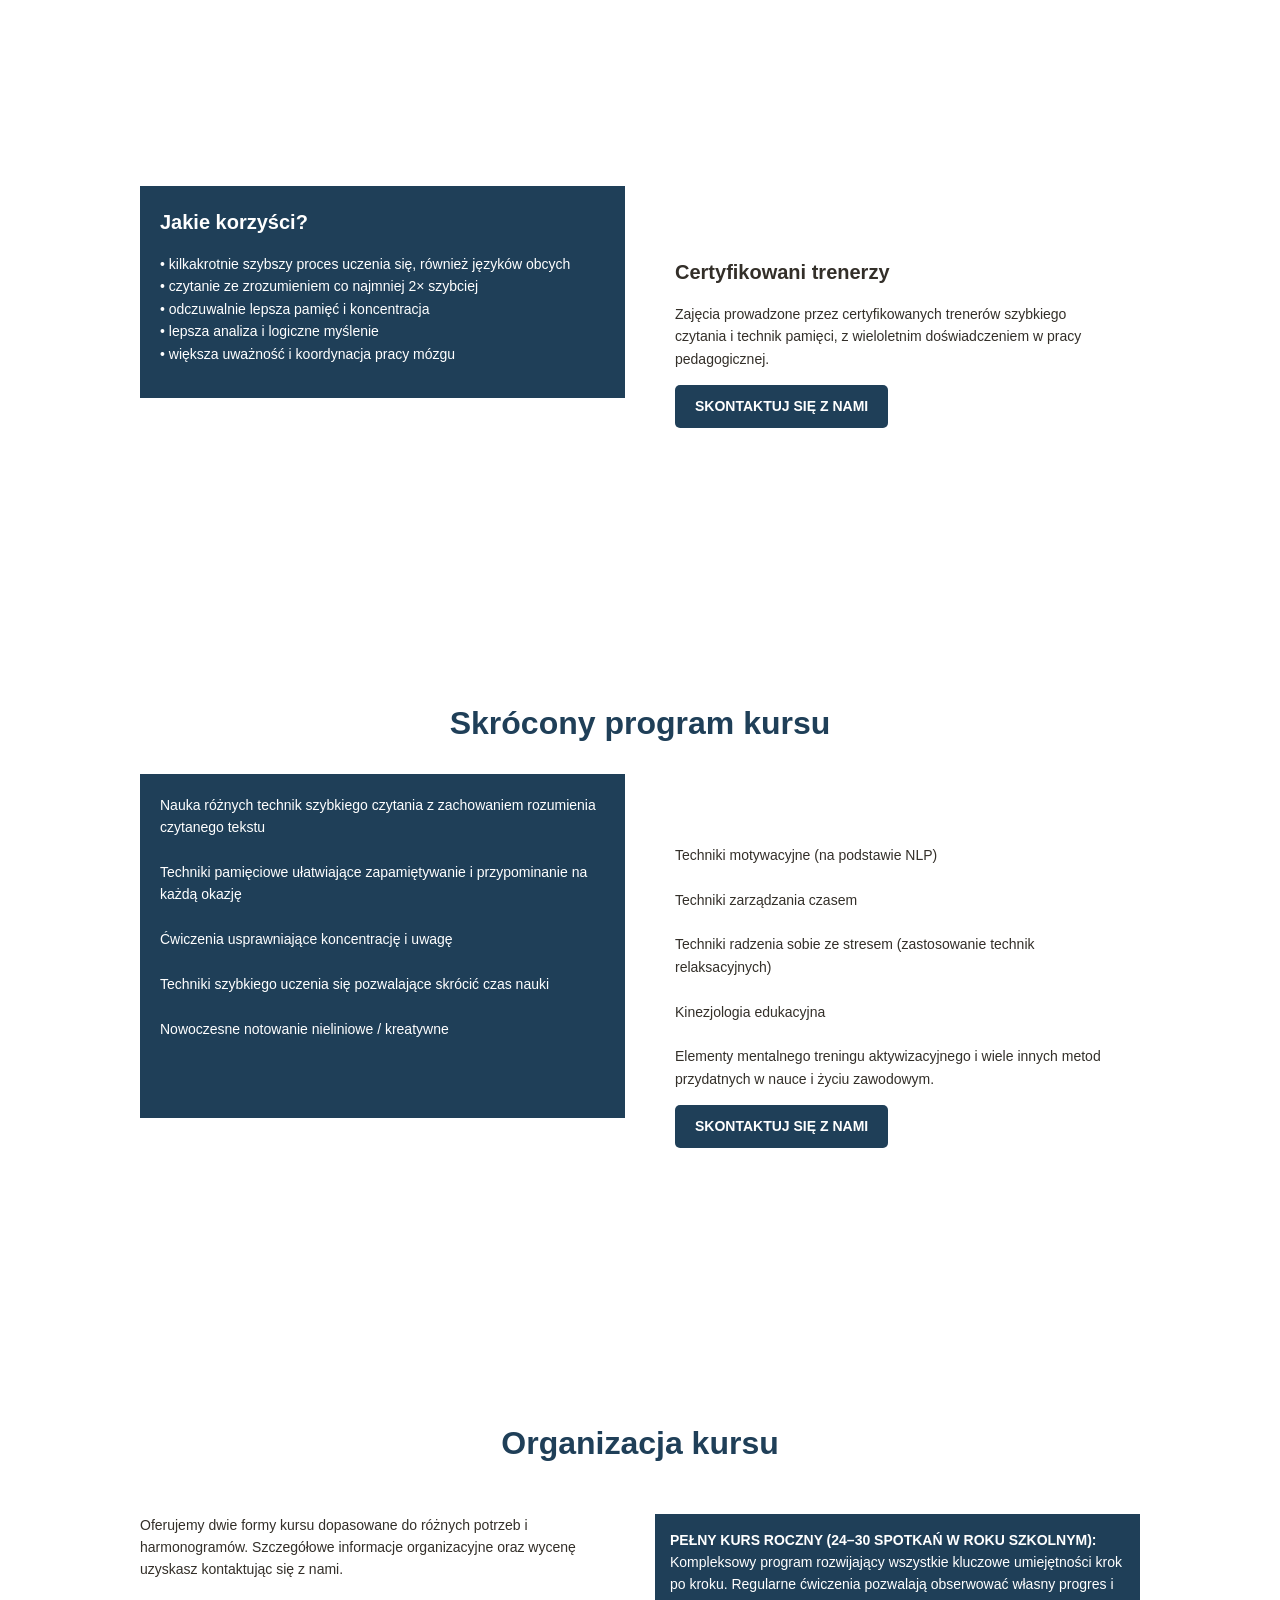
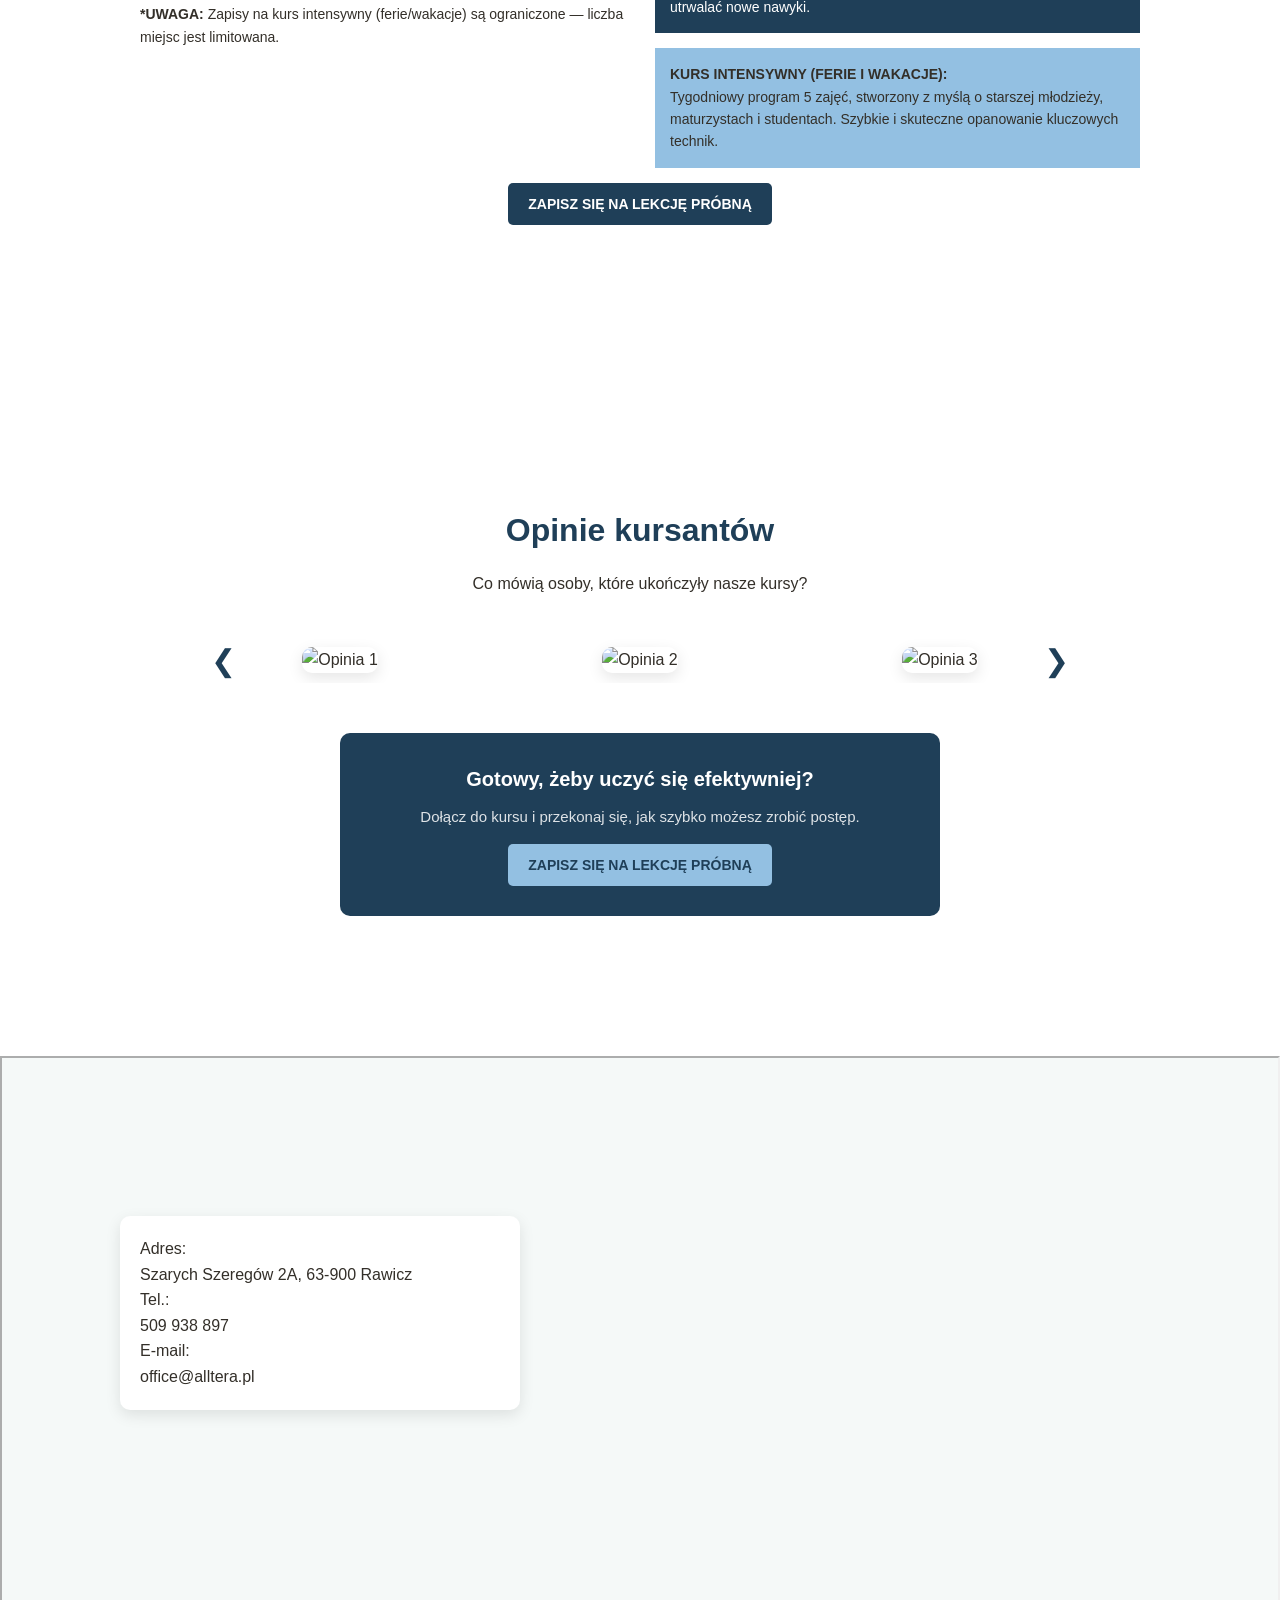
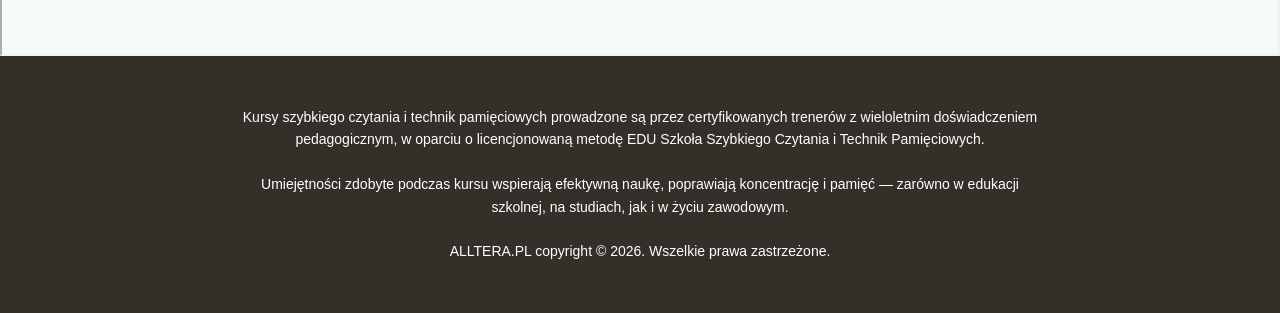
==== commit da3f1408: "poprawa edu" ====
--- a/edu.html
+++ b/edu.html
@@ -3,7 +3,7 @@
 <head>
     <meta charset="UTF-8">
     <meta name="viewport" content="width=device-width, initial-scale=1.0">
-    <title>Alltera - Centrum Języków Obcych i Biuro Tłumaczeń</title>
+    <title>Alltera - Szybkie Czytanie i Techniki Pamięciowe</title>
     <link rel="shortcut icon" type="image/png" href="favicon.png">
     <link rel="stylesheet" href="style-edu.css">
 </head>
@@ -12,81 +12,131 @@
         <img src="logo-edu.png" alt="LOGO" class="logo">
         <nav>
             <a href="https://mmaciejakz.github.io/alltera/?reset=true" onclick="localStorage.clear(); sessionStorage.clear();"><b>Home</b></a>
-            <a href="#about"><b>O firmie</b></a>
-            <a href="#translations"><b>Biuro Tłumaczeń</b></a>
-            <a href="#services"><b>Zakres Usług</b></a>
-            <a href="#languages"><b>Języki</b></a>
-            <a href="#pricing"><b>Wycena</b></a>
+            <a href="#about"><b>O kursie</b></a>
+            <a href="#metoda"><b>Metoda</b></a>
+            <a href="#korzysci"><b>Korzyści</b></a>
+            <a href="#program"><b>Program</b></a>
+            <a href="#organizacja"><b>Organizacja</b></a>
+            <a href="#opinie"><b>Opinie</b></a>
             <a href="#contact"><b>Kontakt</b></a>
         </nav>
     </header>
 
+    <!-- HERO -->
     <section id="about" class="fade-in">
-        <img src="ofirmie.png" alt="Biuro Tłumaczeń Alltera" class="about-image">
+        <img src="kolo-korzysci.png" alt="Koło korzyści – szybkie czytanie i techniki pamięciowe" class="about-image">
         <div class="about-box">
-            <h2>O Firmie</h2>
-            <p>Biuro Tłumaczeń ALLTERA współpracuje z tłumaczami wielu języków europejskich. Nasi tłumacze to profesjonaliści z wieloletnim doświadczeniem, bogatą wiedzą i pasją do pracy. Jesteśmy otwarci na nowe wyzwania.</p>
-            <a href="#contact" class="btn scroll-to-contact"><b>Skontaktuj się</b></a>
-        </div>
-    </section>
-
-    <section id="translations" class="fade-in">
-        <h3>Biuro Tłumaczeń</h3>
-        <p>Biuro Tłumaczeń ALLTERA współpracuje z tłumaczami wielu języków europejskich. Nasi tłumacze to profesjonaliści z wieloletnim doświadczeniem, bogatą wiedzą i pasją do pracy. Jesteśmy otwarci na nowe wyzwania.</p>
-        <div class="accordion">
-            <div class="accordion-item">
-                <div class="accordion-header"><b>Jakie wykonujemy tłumaczenia?</b></div>
-                <div class="accordion-content"> • Tłumaczenia zwykłe, tłumaczenia uwierzytelnione (przysięgłe) a także tłumaczenia specjalistyczne, techniczne i literackie.<br> • Tłumaczenia zwykłe i tłumaczenia przysięgłe</div>
-            </div>
-            <div class="accordion-item">
-                <div class="accordion-header"><b>Jak możesz dostarczyć tłumaczenie?</b></div>
-                <div class="accordion-content"> • Drogą e-mail pod adresem: office@alltera.pl<br> • Osobiście do administracji biura</div>
-            </div>
-            <div class="accordion-item">
-                <div class="accordion-header"><b>Jak możesz odebrać tłumaczenie?</b></div>
-                <div class="accordion-content"> • Drogą e-mail na wskazany przez Ciebie adres e-mail<br> • Drogą pocztową pod podany podczas zlecenia adres do wysyłki (doliczamy koszt wysyłki)<br> • Osobiście w administracji biura</div>
-            </div>
-        </div>
-    </section>
-
-    <section id="services" class="fade-in">
+            <h2>Rozwijamy potencjał intelektualny dzieci, młodzieży i dorosłych</h2>
+            <p>Zajęcia z szybkiego czytania i technik pamięciowych, to niczym zestaw uniwersalnych narzędzi do nauki WSZYSTKIEGO.</p>
+            <p style="margin-top: 12px; color: #B0B0B0; font-size: 14px;">
+                – Dla uczniów kl. 4–8 szkoły podstawowej<br>
+                – Dla uczniów szkół ponadpodstawowych i studentów<br>
+                – Dla dorosłych
+            </p>
+            <a href="#contact" class="btn scroll-to-contact"><b>Zapisz się na lekcję próbną</b></a>
+        </div>
+    </section>
+
+    <!-- METODA -->
+    <section id="metoda" class="fade-in">
+        <h3>Metoda, na której pracujemy</h3>
+        <p>Nasze kursy prowadzimy w oparciu o licencjonowaną metodę EDU Szkoła Szybkiego Czytania i Technik Pamięciowych — jednego z najbardziej rozpoznawalnych systemów nauki szybkiego czytania, technik pamięciowych i efektywnej nauki w Polsce.</p>
+        <div class="static-box">
+            <div class="static-box-header"><b>O metodzie</b></div>
+            <div class="static-box-content">
+                <p>Metoda została stworzona przez mgr Bartosza Raszewskiego i jest rozwijana od ponad 21 lat przez zespół psychologów, pedagogów oraz trenerów praktyków. Łączy sprawdzone techniki szybkiego czytania, koncentracji i zapamiętywania z nowoczesnym podejściem do nauki.</p>
+                <p>Program czerpie z najlepszych światowych wzorców edukacyjnych, m.in. doświadczeń szkół brytyjskich, niemieckich oraz Francuskiego Instytutu Pedagogicznego.</p>
+                <p>To metoda, która przez lata była stale udoskonalana, testowana w praktyce i dostosowywana do realnych potrzeb dzieci, młodzieży i dorosłych — tak, aby nauka była szybsza, skuteczniejsza i po prostu łatwiejsza.</p>
+            </div>
+        </div>
+    </section>
+
+    <!-- KORZYŚCI -->
+    <section id="korzysci" class="fade-in">
         <div class="services-grid">
             <div>
-                <h3>Zakres naszych usług</h3>
-                <p>Oferujemy tłumaczenia zwykłe, uwierzytelnione (tzw. przysięgłe), specjalistyczne w wielu zakresach tematycznych. Specjalizujemy się w takich dziedzinach jak: <b>rolnictwo, produkcja spożywcza, motoryzacja, mechanika, energetyka, elektronika, budownictwo, medycyna, farmacja, IT, biznes, prawo, marketing, dietetyka i produkcja spożywcza, edukacja, turystyka, kultura, teksty literackie i wiele innych.</b></p>
-            </div>
-            <div>
-                <h3>Indywidualne podejście do klientów</h3>
-                <p>Dostosowujemy poszczególne zlecenia do znajomości branż i specjalizacji tłumaczy. Zapewniamy indywidualne podejście do klienta. Nie pozostawiamy żadnych niejasności – wszelkie wątpliwości wyjaśniamy na bieżąco.</p>
-            </div>
-        </div>
-    </section>
-
-    <section id="languages" class="fade-in">
-        <h3>Jakie języki tłumaczymy?</h3>
+                <h3>Jakie korzyści?</h3>
+                <p>
+                    • kilkakrotnie szybszy proces uczenia się, również języków obcych<br>
+                    • czytanie ze zrozumieniem co najmniej 2× szybciej<br>
+                    • odczuwalnie lepsza pamięć i koncentracja<br>
+                    • lepsza analiza i logiczne myślenie<br>
+                    • większa uważność i koordynacja pracy mózgu
+                </p>
+            </div>
+            <div>
+                <h3>Certyfikowani trenerzy</h3>
+                <p>Zajęcia prowadzone przez certyfikowanych trenerów szybkiego czytania i technik pamięci, z wieloletnim doświadczeniem w pracy pedagogicznej.</p>
+                <a href="#contact" class="btn scroll-to-contact"><b>Skontaktuj się z nami</b></a>
+            </div>
+        </div>
+    </section>
+
+    <!-- PROGRAM -->
+    <section id="program" class="fade-in">
+        <h3>Skrócony program kursu</h3>
         <div class="services-grid">
             <div>
-                <p>Polski, angielski, rosyjski, niemiecki, ukraiński, włoski, hiszpański, francuski, czeski, litewski, łotewski, niderlandzki, duński, szwedzki, fiński, norweski, serbski, chorwacki, rumuński, węgierski, arabski.</p>
-            </div>
-            <div>
-                <p><strong>NIE MA TU JĘZYKA, KTÓREGO SZUKASZ?</strong></p>
-                <p>Jeżeli przedstawiona lista nie zawiera języka, który aktualnie Cię interesuje – prosimy o kontakt. Dołożymy wszelkich starań, aby znaleźć dla Ciebie najlepszą ofertę.</p>
-            </div>
-        </div>
-    </section>
-
-    <section id="pricing" class="fade-in">
-        <h3>Wycena tłumaczeń</h3>
+                <p>
+                    Nauka różnych technik szybkiego czytania z zachowaniem rozumienia czytanego tekstu<br><br>
+                    Techniki pamięciowe ułatwiające zapamiętywanie i przypominanie na każdą okazję<br><br>
+                    Ćwiczenia usprawniające koncentrację i uwagę<br><br>
+                    Techniki szybkiego uczenia się pozwalające skrócić czas nauki<br><br>
+                    Nowoczesne notowanie nieliniowe / kreatywne
+                </p>
+            </div>
+            <div>
+                <p>
+                    Techniki motywacyjne (na podstawie NLP)<br><br>
+                    Techniki zarządzania czasem<br><br>
+                    Techniki radzenia sobie ze stresem (zastosowanie technik relaksacyjnych)<br><br>
+                    Kinezjologia edukacyjna<br><br>
+                    Elementy mentalnego treningu aktywizacyjnego i wiele innych metod przydatnych w nauce i życiu zawodowym.
+                </p>
+                <a href="#contact" class="btn scroll-to-contact"><b>Skontaktuj się z nami</b></a>
+            </div>
+        </div>
+    </section>
+
+    <!-- ORGANIZACJA -->
+    <section id="organizacja" class="fade-in">
+        <h3>Organizacja kursu</h3>
         <div class="pricing-grid">
-            <p>Prosimy o kontakt w celu uzyskania wyceny tłumaczenia. Pamiętaj, że tłumaczenia rozliczane są według ogólnie przyjętych stron obliczeniowych. Wartość zlecenia zostaje określona przed przystąpieniem do jego realizacji.<br><br><strong>*UWAGA:</strong> W przypadku jeżeli jest to niemożliwe (np. dokument odręczny lub nieedytowalny) – określana jest orientacyjna wartość, a ostateczna kalkulacja odbywa się na podstawie faktycznej ilości stron obliczeniowych w wykonanym tłumaczeniu.</p>
+            <p>Oferujemy dwie formy kursu dopasowane do różnych potrzeb i harmonogramów. Szczegółowe informacje organizacyjne oraz wycenę uzyskasz kontaktując się z nami.<br><br><strong>*UWAGA:</strong> Zapisy na kurs intensywny (ferie/wakacje) są ograniczone — liczba miejsc jest limitowana.</p>
             <div>
                 <div class="ordinary">
-                    <p><strong>JEDNA STRONA OBLICZENIOWA TŁUMACZEŃ ZWYKŁYCH TO:</strong><br>1800 znaków ze spacjami</p>
+                    <p><strong>PEŁNY KURS ROCZNY (24–30 SPOTKAŃ W ROKU SZKOLNYM):</strong><br>Kompleksowy program rozwijający wszystkie kluczowe umiejętności krok po kroku. Regularne ćwiczenia pozwalają obserwować własny progres i utrwalać nowe nawyki.</p>
                 </div>
                 <div class="certified">
-                    <p><strong>JEDNA STRONA OBLICZENIOWA TŁUMACZEŃ UWIERZYTELNIONYCH TO:</strong><br>1125 znaków ze spacjami</p>
+                    <p><strong>KURS INTENSYWNY (FERIE I WAKACJE):</strong><br>Tygodniowy program 5 zajęć, stworzony z myślą o starszej młodzieży, maturzystach i studentach. Szybkie i skuteczne opanowanie kluczowych technik.</p>
                 </div>
             </div>
+        </div>
+        <a href="#contact" class="btn scroll-to-contact"><b>Zapisz się na lekcję próbną</b></a>
+    </section>
+
+    <!-- OPINIE -->
+    <section id="opinie" class="fade-in">
+        <h3>Opinie kursantów</h3>
+        <p>Co mówią osoby, które ukończyły nasze kursy?</p>
+
+        <div class="carousel-container">
+            <div class="carousel-track">
+                <div class="carousel-slide"><img src="edu_opinia_1.png" alt="Opinia 1"></div>
+                <div class="carousel-slide"><img src="edu_opinia_2.png" alt="Opinia 2"></div>
+                <div class="carousel-slide"><img src="edu_opinia_3.png" alt="Opinia 3"></div>
+                <div class="carousel-slide"><img src="edu_opinia_4.png" alt="Opinia 4"></div>
+                <div class="carousel-slide"><img src="edu_opinia_5.png" alt="Opinia 5"></div>
+                <div class="carousel-slide"><img src="edu_opinia_6.png" alt="Opinia 6"></div>
+            </div>
+            <button class="carousel-prev">❮</button>
+            <button class="carousel-next">❯</button>
+        </div>
+
+        <div class="cta-box">
+            <h4>Gotowy, żeby uczyć się efektywniej?</h4>
+            <p>Dołącz do kursu i przekonaj się, jak szybko możesz zrobić postęp.</p>
+            <a href="#contact" class="btn scroll-to-contact"><b>Zapisz się na lekcję próbną</b></a>
         </div>
     </section>
 
@@ -98,7 +148,7 @@
     </section>
 
     <footer>
-        <p>Tłumaczenia uwierzytelnione (tłumaczenia przysięgłe) są wymagane w takich sytuacjach jak na przykład składanie dokumentów w urzędach, wnioskowania o kredyt bankowy, w sprawach sądowych i procedurach ubezpieczeniowych.<br><br>Tłumaczenia specjalistyczne, takie jak artykuły naukowe, opinie prawne, dokumentacja medyczna, a także teksty techniczne wymagają szczególnej uwagi tłumacza, a nieraz również dodatkowych konsultacji ze specjalistami w danej dziedzinie. Biorąc pod uwagę dodatkowe nakłady pracy, czasu i konsultacji ceny tłumaczeń specjalistycznych są zawsze wyższe niż koszt tłumaczeń dokumentów standardowych.<br><br>ALLTERA.PL copyright © 2026. Wszelkie prawa zastrzeżone.</p>
+        <p>Kursy szybkiego czytania i technik pamięciowych prowadzone są przez certyfikowanych trenerów z wieloletnim doświadczeniem pedagogicznym, w oparciu o licencjonowaną metodę EDU Szkoła Szybkiego Czytania i Technik Pamięciowych.<br><br>Umiejętności zdobyte podczas kursu wspierają efektywną naukę, poprawiają koncentrację i pamięć — zarówno w edukacji szkolnej, na studiach, jak i w życiu zawodowym.<br><br>ALLTERA.PL copyright © 2026. Wszelkie prawa zastrzeżone.</p>
     </footer>
 
     <!-- Cookie Banner -->
@@ -108,5 +158,45 @@
     </div>
 
     <script src="script-edu.js"></script>
+    <script>
+        // Carousel (identyczny mechanizm jak w mnemo-english)
+        const track = document.querySelector('.carousel-track');
+        const slides = document.querySelectorAll('.carousel-slide');
+        const prevBtn = document.querySelector('.carousel-prev');
+        const nextBtn = document.querySelector('.carousel-next');
+        let currentIndex = 0;
+
+        function getSlidesPerView() {
+            if (window.innerWidth >= 992) return 3;
+            if (window.innerWidth >= 768) return 2;
+            return 1;
+        }
+
+        function updateCarousel() {
+            const perView = getSlidesPerView();
+            const slideWidth = 100 / perView;
+            slides.forEach(s => s.style.minWidth = slideWidth + '%');
+            const maxIndex = slides.length - perView;
+            if (currentIndex > maxIndex) currentIndex = maxIndex;
+            track.style.transform = `translateX(-${currentIndex * slideWidth}%)`;
+        }
+
+        nextBtn.addEventListener('click', () => {
+            const perView = getSlidesPerView();
+            const maxIndex = slides.length - perView;
+            currentIndex = currentIndex >= maxIndex ? 0 : currentIndex + 1;
+            updateCarousel();
+        });
+
+        prevBtn.addEventListener('click', () => {
+            const perView = getSlidesPerView();
+            const maxIndex = slides.length - perView;
+            currentIndex = currentIndex <= 0 ? maxIndex : currentIndex - 1;
+            updateCarousel();
+        });
+
+        window.addEventListener('resize', updateCarousel);
+        updateCarousel();
+    </script>
 </body>
-</html>
+</html>
--- a/style-edu.css
+++ b/style-edu.css
@@ -1,3 +1,8 @@
+/* Blokowanie wymuszania dark mode przez przeglądarkę */
+:root {
+    color-scheme: light only;
+}
+
 * {
     margin: 0;
     padding: 0;
@@ -27,6 +32,7 @@
 }
 
 header img.logo {
+    transform: scale(1.2);
     height: 40px;
     width: auto;
 }
@@ -126,7 +132,8 @@
     font-size: 16px;
 }
 
-#about .about-box .btn {
+/* Przycisk globalny */
+.btn {
     display: inline-block;
     margin-top: 15px;
     padding: 10px 20px;
@@ -138,6 +145,120 @@
     font-weight: 700;
     border-radius: 5px;
     transition: all 0.3s ease;
+    border: none;
+    cursor: pointer;
+}
+.btn:hover {
+    background: rgb(147, 192, 226);
+    color: rgb(31, 63, 88);
+    transform: scale(1.05);
+}
+
+/* static-box */
+.static-box {
+    margin: 20px 0;
+    width: 100%;
+    max-width: 800px;
+    border-radius: 5px;
+    overflow: hidden;
+    box-shadow: 0 2px 5px rgba(0, 0, 0, 0.1);
+}
+.static-box-header {
+    padding: 15px;
+    background: rgb(31, 63, 88);
+    color: #ffffff;
+    font-size: 16px;
+    font-weight: bold;
+    text-align: left;
+}
+.static-box-content {
+    padding: 15px;
+    background: rgb(255, 255, 255);
+    text-align: left;
+}
+.static-box-content p {
+    margin-bottom: 10px;
+}
+.static-box-content p:last-child {
+    margin-bottom: 0;
+}
+
+/* Carousel */
+.carousel-container {
+    position: relative;
+    width: 100%;
+    max-width: 900px;
+    margin: 40px auto;
+    overflow: hidden;
+    border-radius: 15px;
+}
+.carousel-track {
+    display: flex;
+    transition: transform 0.5s ease-in-out;
+}
+.carousel-slide {
+    min-width: 100%;
+    display: flex;
+    justify-content: center;
+    align-items: center;
+    padding: 10px;
+}
+.carousel-slide img {
+    max-width: 100%;
+    height: auto;
+    border-radius: 10px;
+    box-shadow: 0 5px 15px rgba(0, 0, 0, 0.1);
+}
+.carousel-prev,
+.carousel-next {
+    position: absolute;
+    top: 50%;
+    transform: translateY(-50%);
+    background: transparent;
+    color: rgb(31, 63, 88);
+    border: transparent;
+    padding: 12px 16px;
+    cursor: pointer;
+    border-radius: 50%;
+    font-size: 30px;
+    z-index: 10;
+    transition: all 0.3s;
+}
+.carousel-prev:hover,
+.carousel-next:hover {
+    transform: translateY(-50%) scale(1.3);
+}
+.carousel-prev { left: 5px; }
+.carousel-next { right: 5px; }
+
+/* cta-box */
+.cta-box {
+    background: rgb(31, 63, 88);
+    color: #ffffff;
+    padding: 30px 40px;
+    border-radius: 10px;
+    max-width: 600px;
+    width: 100%;
+    margin-top: 10px;
+    text-align: center;
+}
+.cta-box h4 {
+    color: #ffffff;
+    font-size: 20px;
+    margin-bottom: 10px;
+}
+.cta-box p {
+    color: rgba(255, 255, 255, 0.85);
+    font-size: 15px;
+    margin-bottom: 0;
+}
+.cta-box .btn {
+    background: rgb(147, 192, 226);
+    color: rgb(31, 63, 88);
+}
+.cta-box .btn:hover {
+    background: #ffffff;
+    color: rgb(31, 63, 88);
 }
 
 /* Kolory tła dla pozostałych sekcji */
@@ -464,12 +585,13 @@
 
     #about .about-image {
         width: 450px;
-        height: 300px;
-        transform: translateX(30px);
+        height: auto;
+        object-fit: contain;
+        transform: none;
     }
 
     #about .about-box {
-        transform: translateX(-30px);
+        transform: none;
         max-width: 450px;
     }
 
@@ -530,6 +652,13 @@
     }
 }
 
+@media (min-width: 768px) {
+    .carousel-slide { min-width: 50%; }
+}
+@media (min-width: 992px) {
+    .carousel-slide { min-width: 33.33%; }
+}
+
 @media (min-width: 992px) {
     header {
         padding: 20px 60px;
@@ -552,11 +681,11 @@
     }
 
     #about .about-image {
-        transform: translateX(50px);
+        transform: none;
     }
 
     #about .about-box {
-        transform: translateX(-50px);
+        transform: none;
     }
 
     #about .about-box h2 {
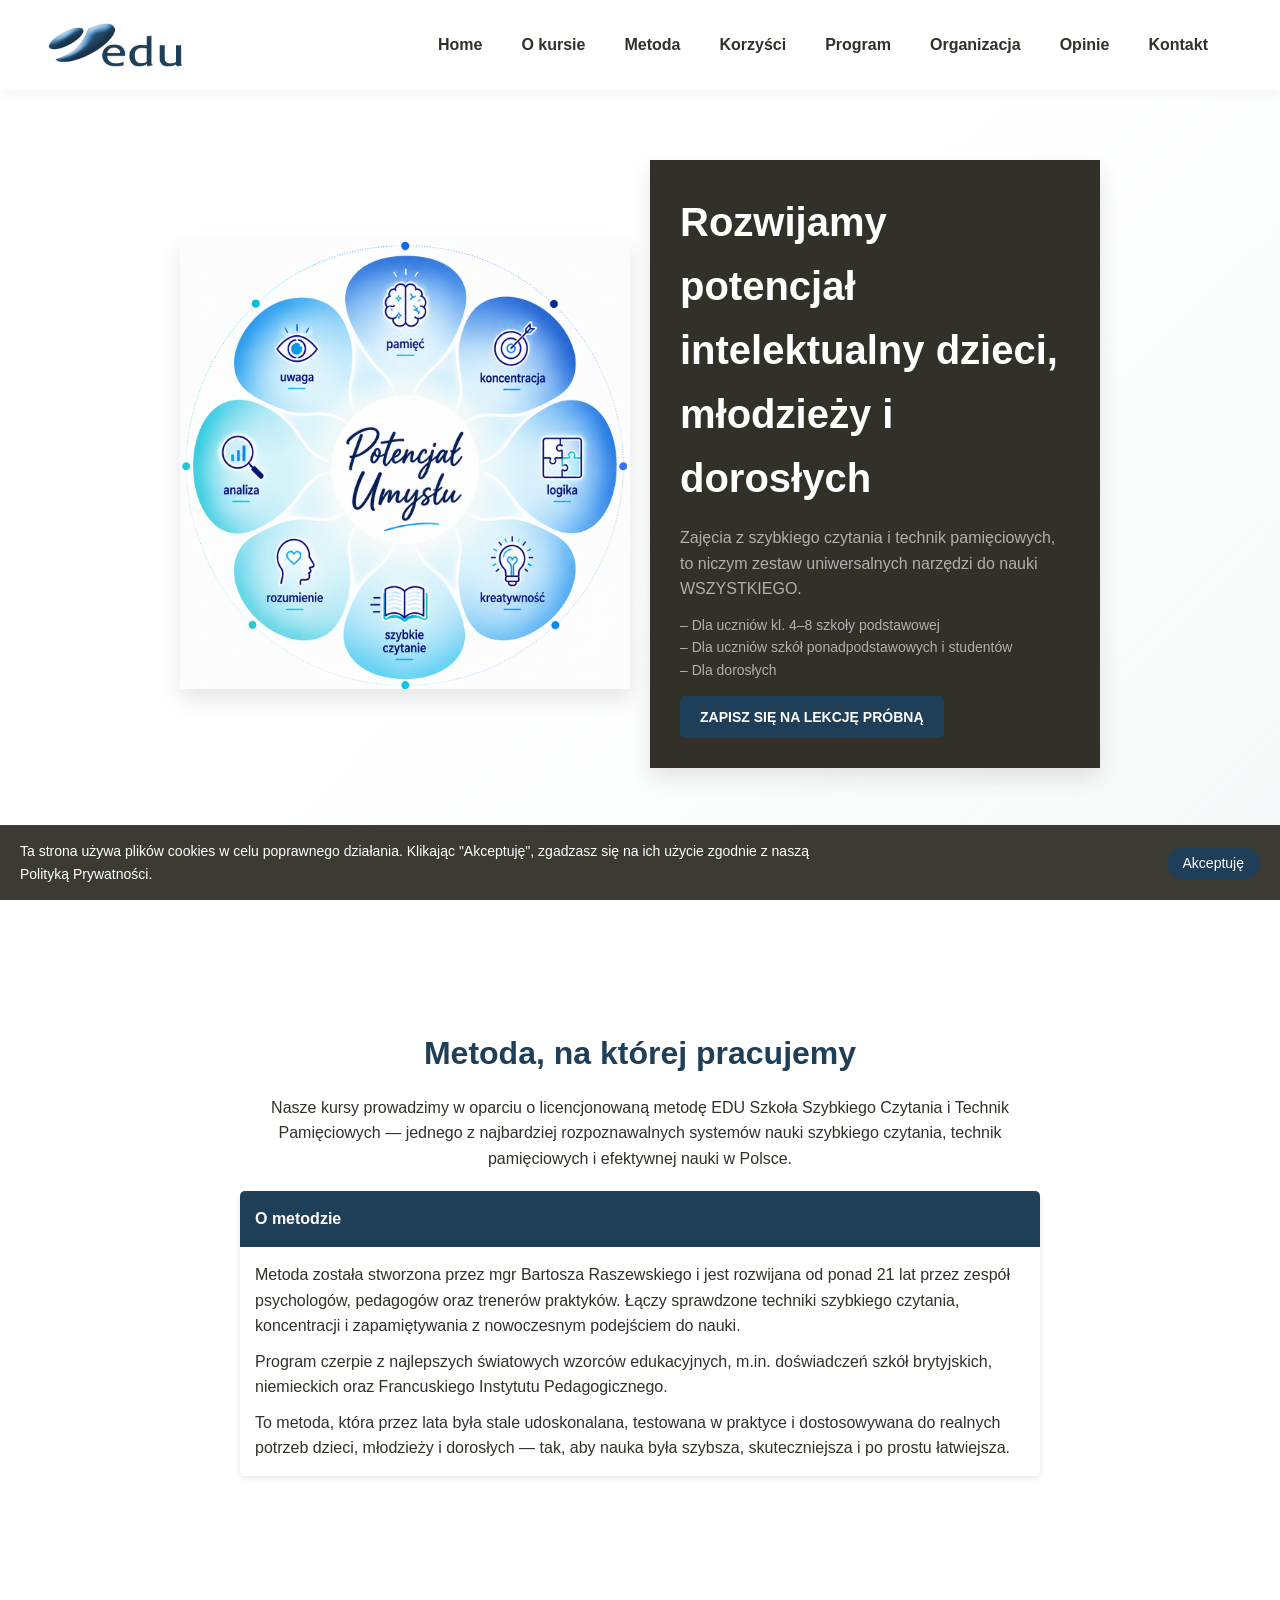
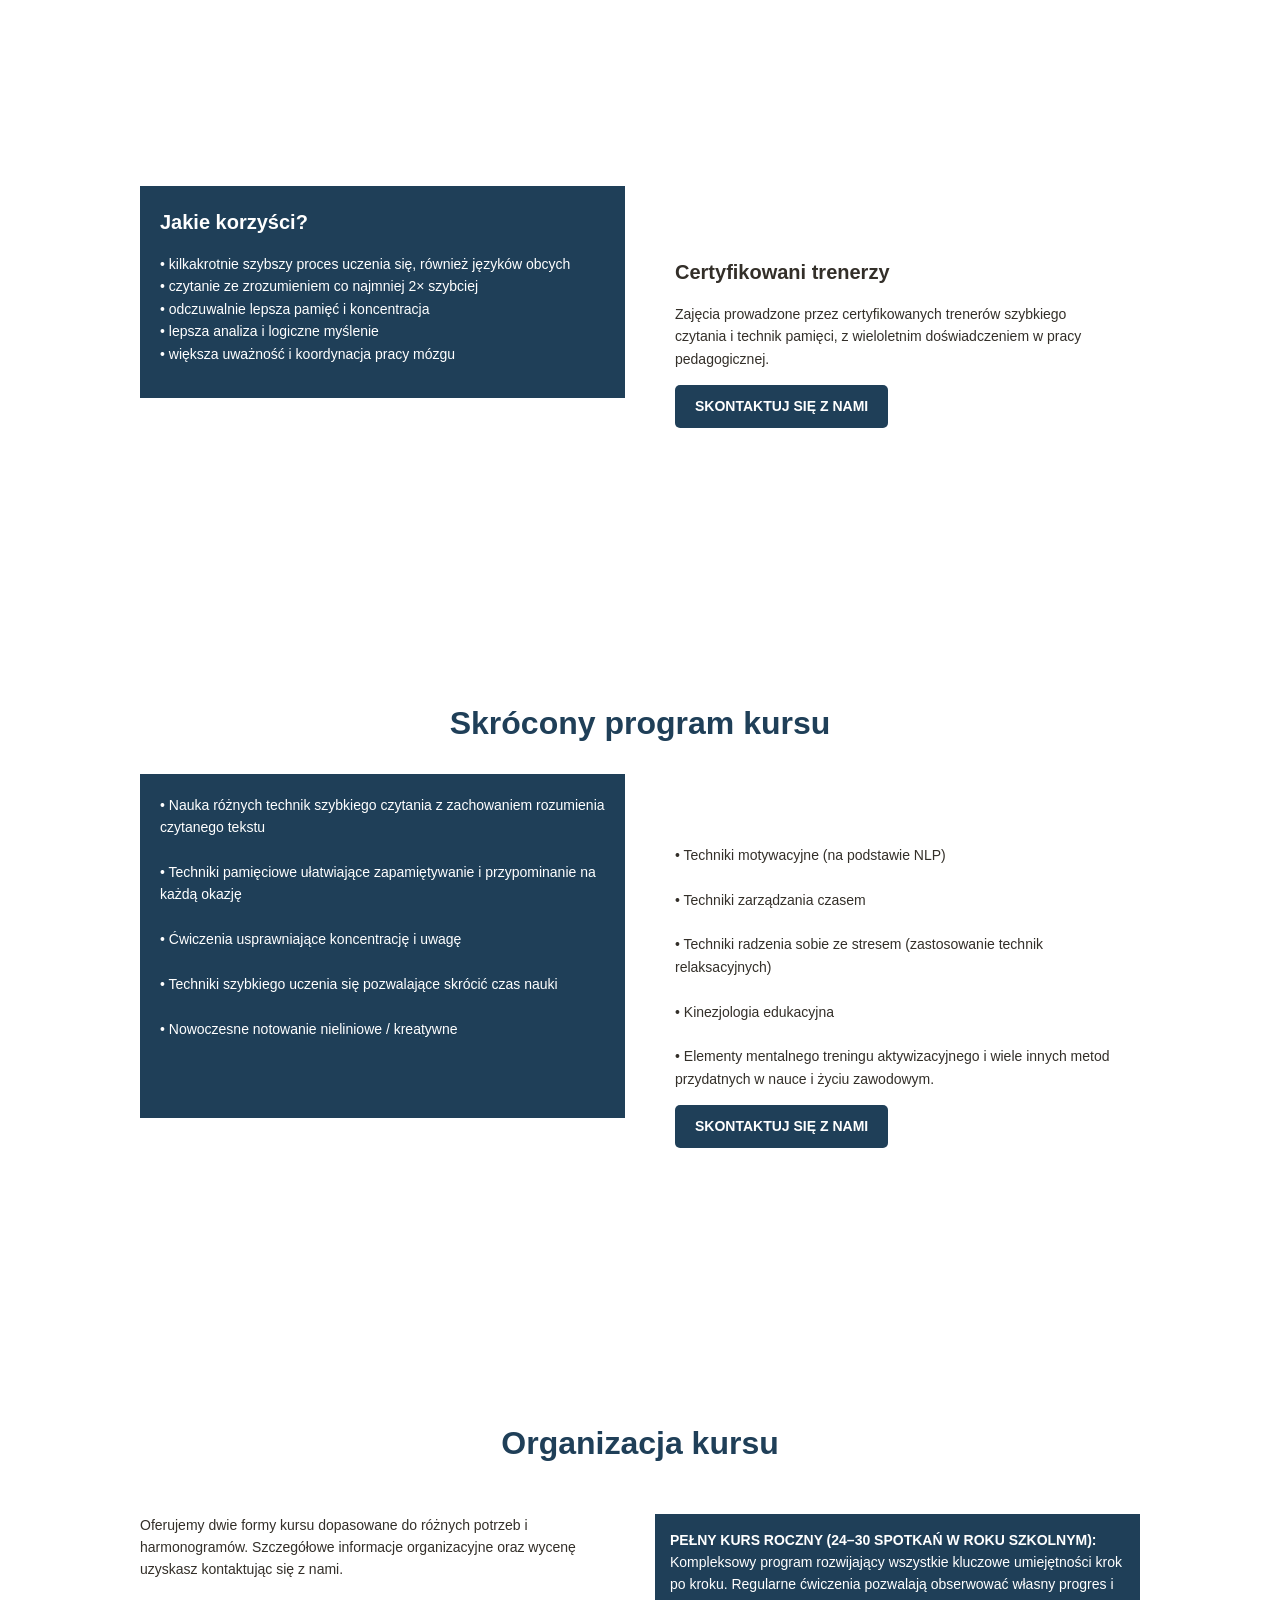
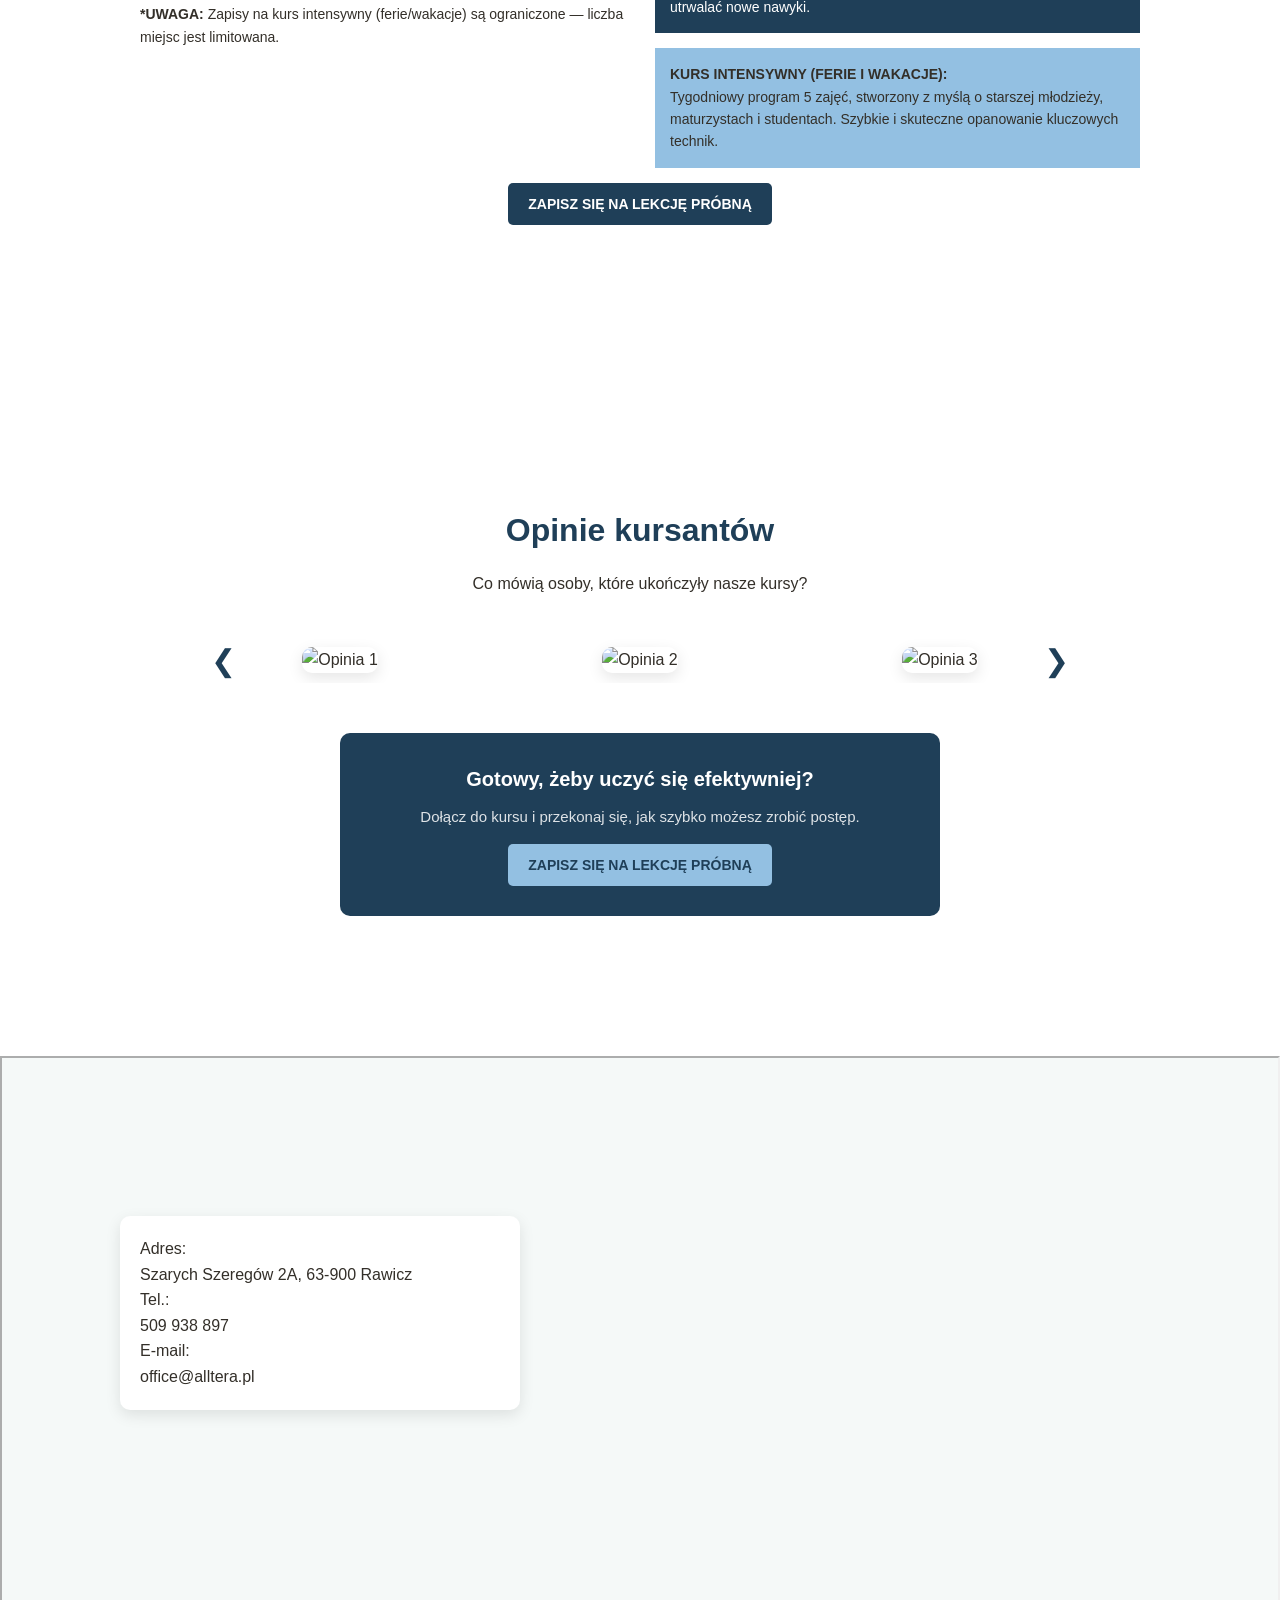
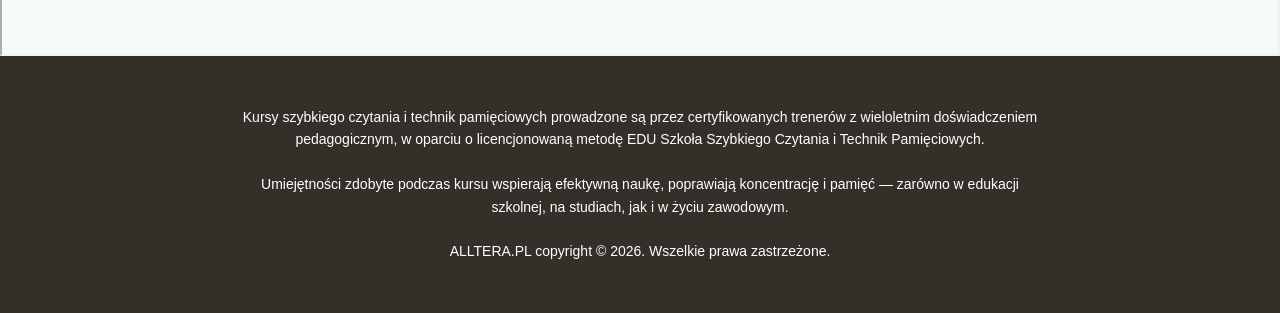
==== commit d147eeaf: "poprawa punktorow na edu" ====
--- a/edu.html
+++ b/edu.html
@@ -78,20 +78,20 @@
         <div class="services-grid">
             <div>
                 <p>
-                    Nauka różnych technik szybkiego czytania z zachowaniem rozumienia czytanego tekstu<br><br>
-                    Techniki pamięciowe ułatwiające zapamiętywanie i przypominanie na każdą okazję<br><br>
-                    Ćwiczenia usprawniające koncentrację i uwagę<br><br>
-                    Techniki szybkiego uczenia się pozwalające skrócić czas nauki<br><br>
-                    Nowoczesne notowanie nieliniowe / kreatywne
+                    • Nauka różnych technik szybkiego czytania z zachowaniem rozumienia czytanego tekstu<br><br>
+                    • Techniki pamięciowe ułatwiające zapamiętywanie i przypominanie na każdą okazję<br><br>
+                    • Ćwiczenia usprawniające koncentrację i uwagę<br><br>
+                    • Techniki szybkiego uczenia się pozwalające skrócić czas nauki<br><br>
+                    • Nowoczesne notowanie nieliniowe / kreatywne
                 </p>
             </div>
             <div>
                 <p>
-                    Techniki motywacyjne (na podstawie NLP)<br><br>
-                    Techniki zarządzania czasem<br><br>
-                    Techniki radzenia sobie ze stresem (zastosowanie technik relaksacyjnych)<br><br>
-                    Kinezjologia edukacyjna<br><br>
-                    Elementy mentalnego treningu aktywizacyjnego i wiele innych metod przydatnych w nauce i życiu zawodowym.
+                    • Techniki motywacyjne (na podstawie NLP)<br><br>
+                    • Techniki zarządzania czasem<br><br>
+                    • Techniki radzenia sobie ze stresem (zastosowanie technik relaksacyjnych)<br><br>
+                    • Kinezjologia edukacyjna<br><br>
+                    • Elementy mentalnego treningu aktywizacyjnego i wiele innych metod przydatnych w nauce i życiu zawodowym.
                 </p>
                 <a href="#contact" class="btn scroll-to-contact"><b>Skontaktuj się z nami</b></a>
             </div>
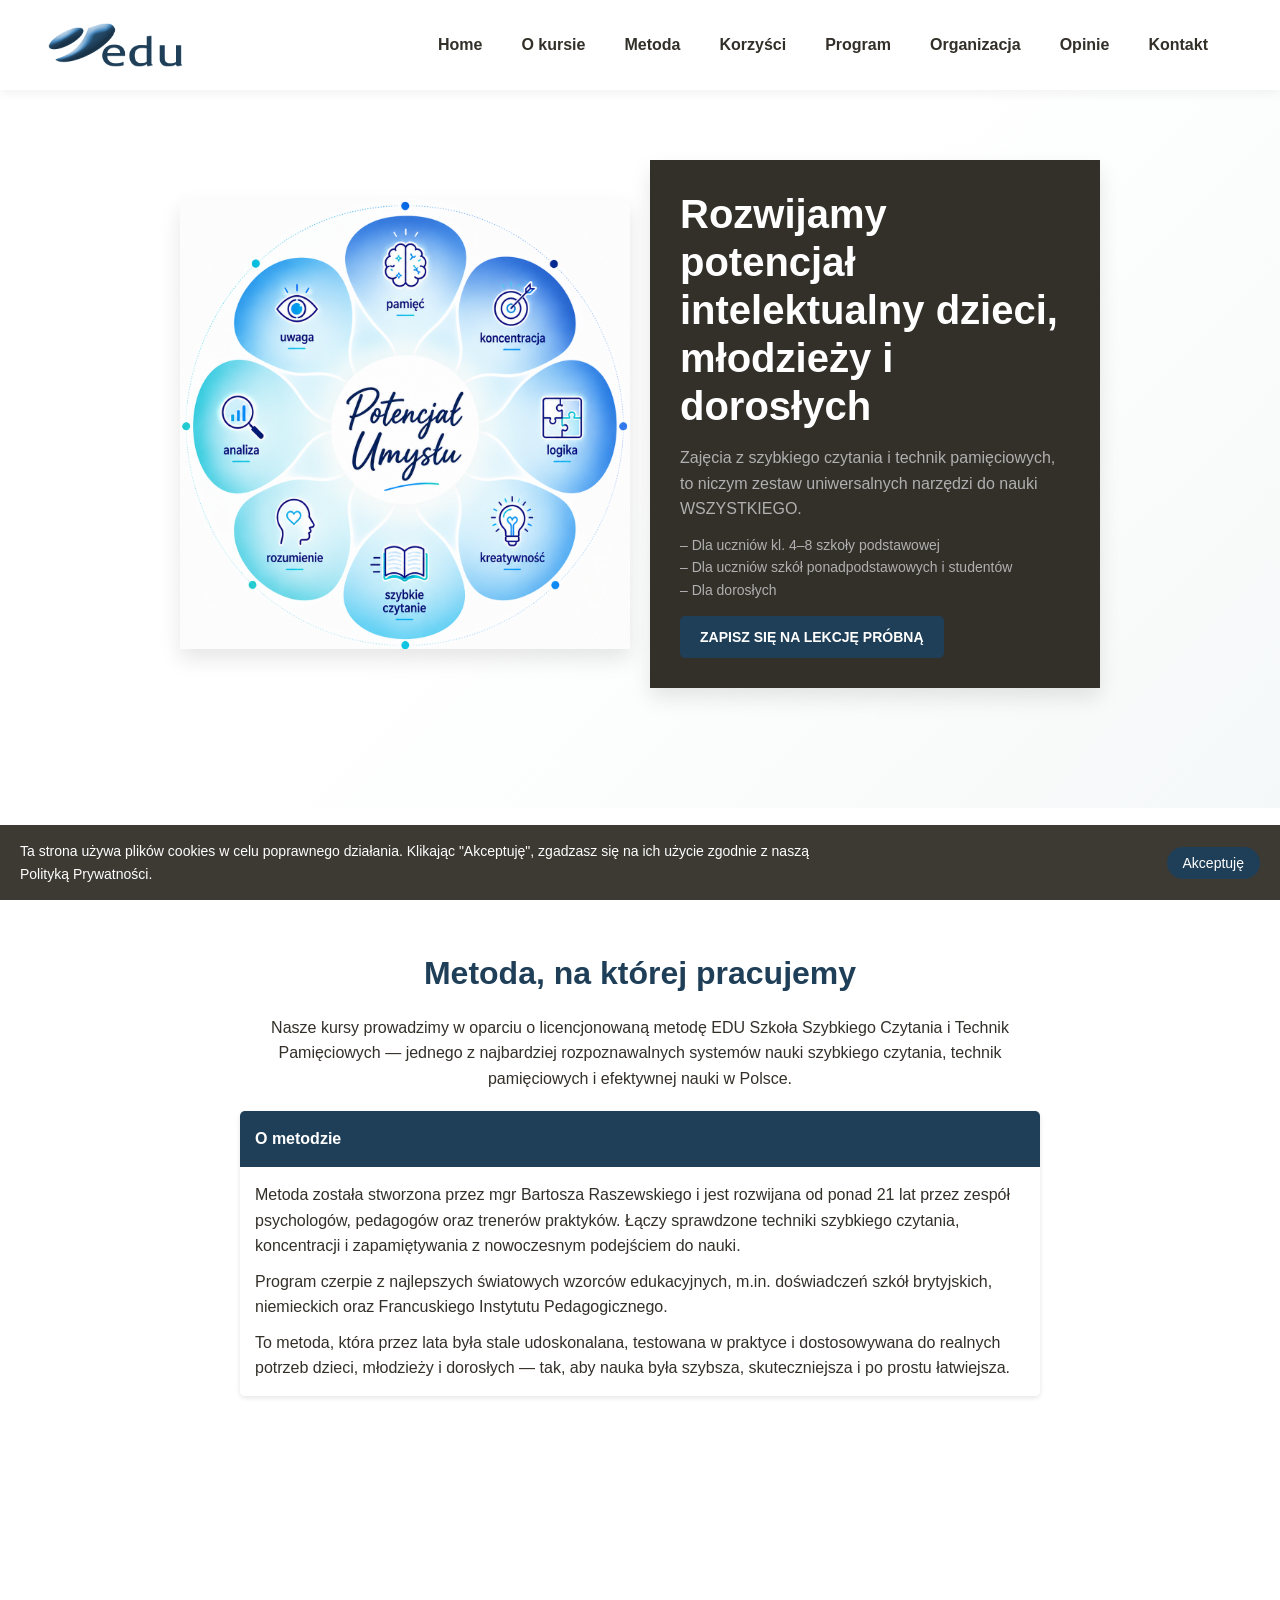
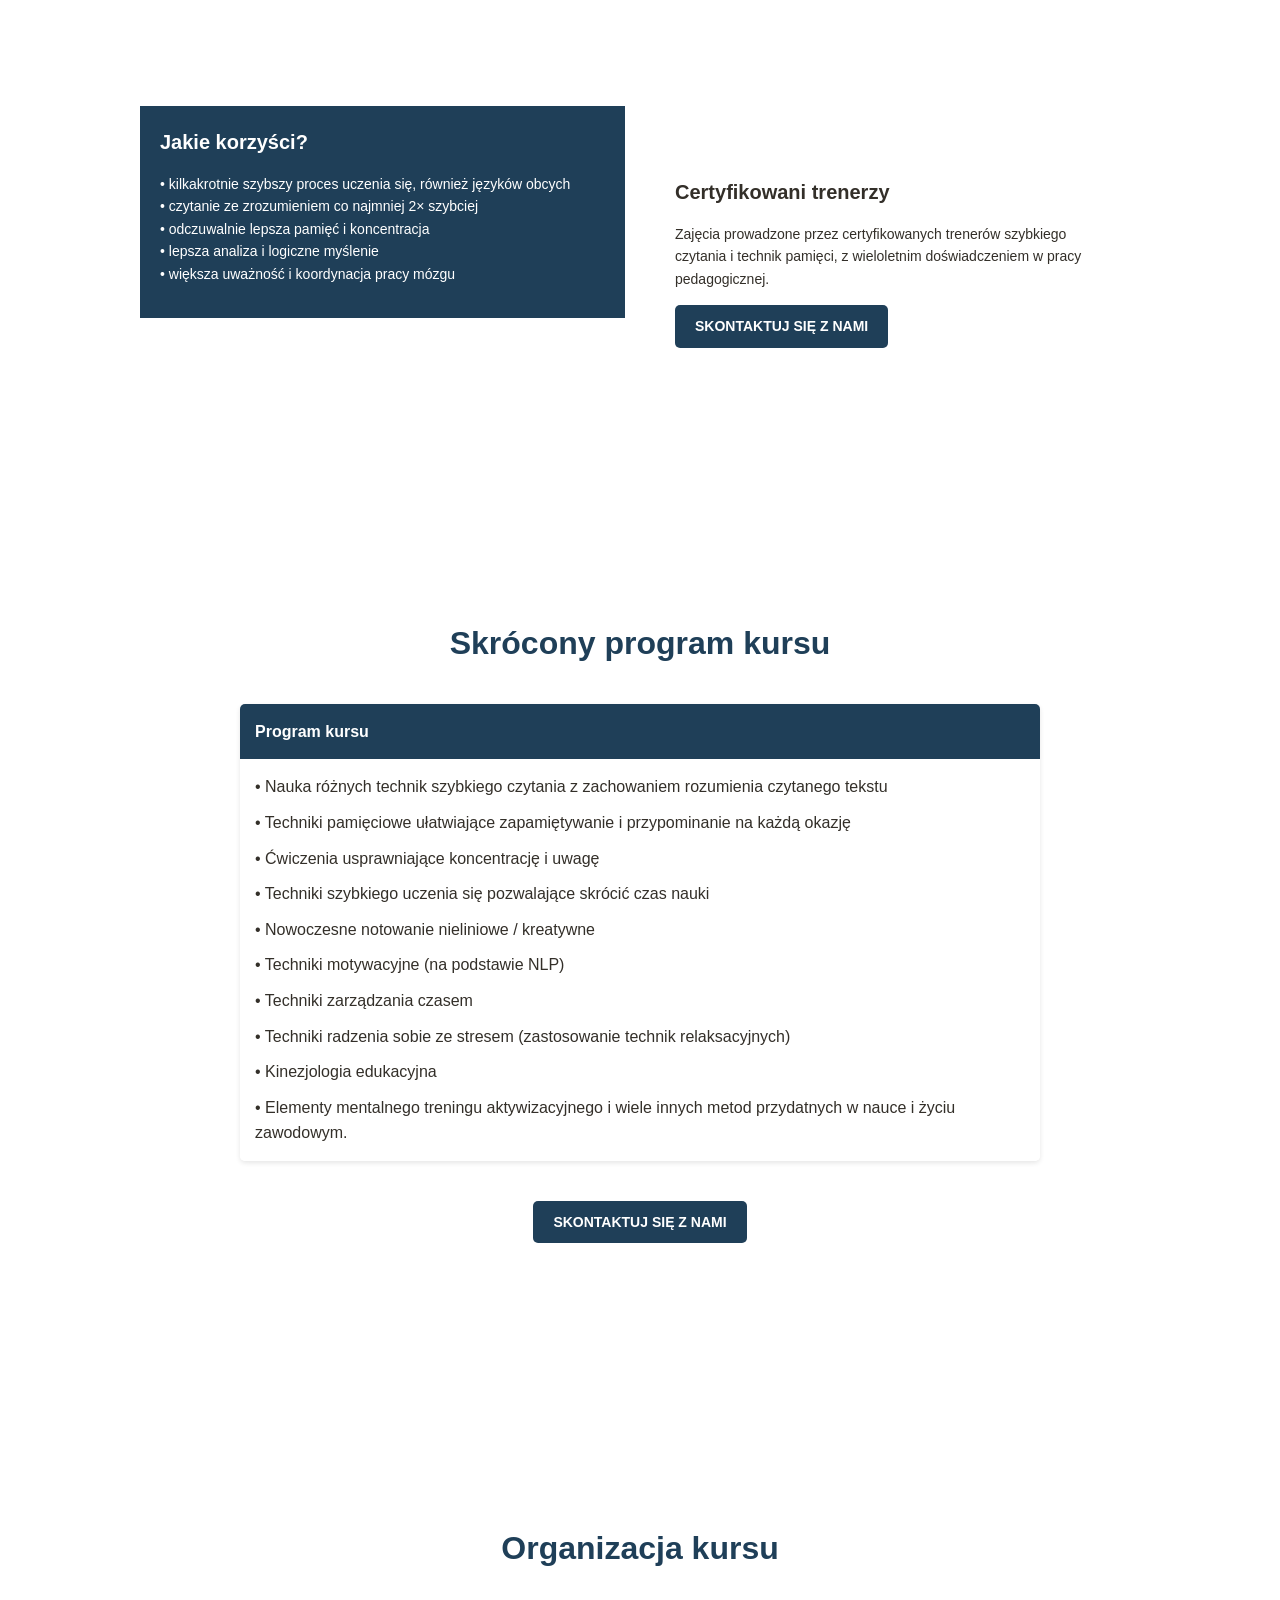
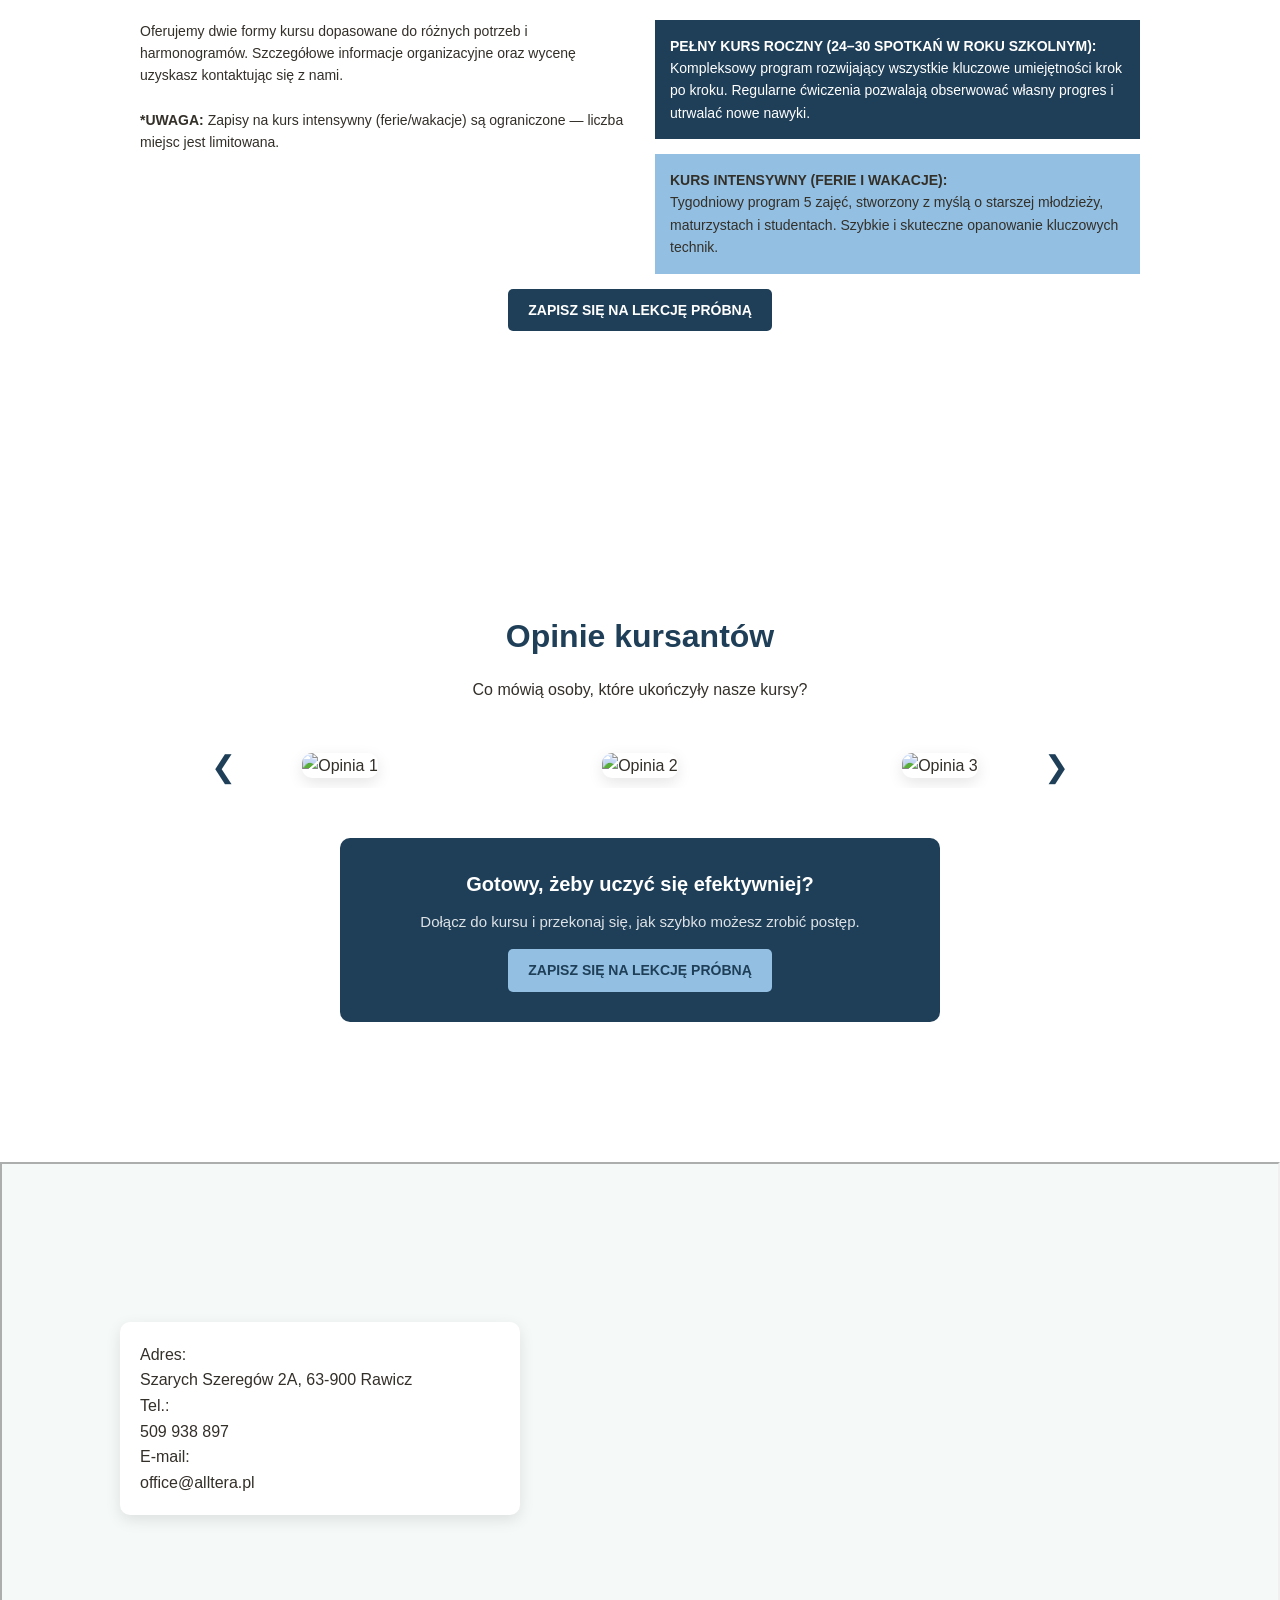
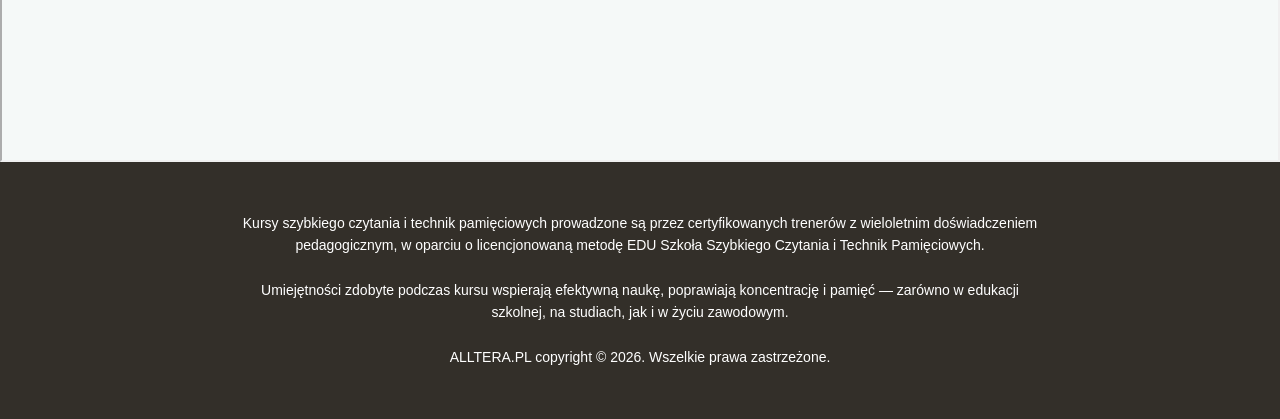
==== commit 8636f732: "Refactor course program section with new layout" ====
--- a/edu.html
+++ b/edu.html
@@ -75,27 +75,23 @@
     <!-- PROGRAM -->
     <section id="program" class="fade-in">
         <h3>Skrócony program kursu</h3>
-        <div class="services-grid">
-            <div>
-                <p>
-                    • Nauka różnych technik szybkiego czytania z zachowaniem rozumienia czytanego tekstu<br><br>
-                    • Techniki pamięciowe ułatwiające zapamiętywanie i przypominanie na każdą okazję<br><br>
-                    • Ćwiczenia usprawniające koncentrację i uwagę<br><br>
-                    • Techniki szybkiego uczenia się pozwalające skrócić czas nauki<br><br>
-                    • Nowoczesne notowanie nieliniowe / kreatywne
-                </p>
-            </div>
-            <div>
-                <p>
-                    • Techniki motywacyjne (na podstawie NLP)<br><br>
-                    • Techniki zarządzania czasem<br><br>
-                    • Techniki radzenia sobie ze stresem (zastosowanie technik relaksacyjnych)<br><br>
-                    • Kinezjologia edukacyjna<br><br>
-                    • Elementy mentalnego treningu aktywizacyjnego i wiele innych metod przydatnych w nauce i życiu zawodowym.
-                </p>
-                <a href="#contact" class="btn scroll-to-contact"><b>Skontaktuj się z nami</b></a>
+        <!-- NOWY KOD -->
+        <div class="static-box">
+            <div class="static-box-header"><b>Program kursu</b></div>
+            <div class="static-box-content">
+                <p>• Nauka różnych technik szybkiego czytania z zachowaniem rozumienia czytanego tekstu</p>
+                <p>• Techniki pamięciowe ułatwiające zapamiętywanie i przypominanie na każdą okazję</p>
+                <p>• Ćwiczenia usprawniające koncentrację i uwagę</p>
+                <p>• Techniki szybkiego uczenia się pozwalające skrócić czas nauki</p>
+                <p>• Nowoczesne notowanie nieliniowe / kreatywne</p>
+                <p>• Techniki motywacyjne (na podstawie NLP)</p>
+                <p>• Techniki zarządzania czasem</p>
+                <p>• Techniki radzenia sobie ze stresem (zastosowanie technik relaksacyjnych)</p>
+                <p>• Kinezjologia edukacyjna</p>
+                <p>• Elementy mentalnego treningu aktywizacyjnego i wiele innych metod przydatnych w nauce i życiu zawodowym.</p>
             </div>
         </div>
+        <a href="#contact" class="btn scroll-to-contact" style="margin-top: 20px;"><b>Skontaktuj się z nami</b></a>
     </section>
 
     <!-- ORGANIZACJA -->
@@ -199,4 +195,4 @@
         updateCarousel();
     </script>
 </body>
-</html>+</html>
--- a/style-edu.css
+++ b/style-edu.css
@@ -79,6 +79,14 @@
     margin-bottom: 15px;
     position: relative;
 }
+
+
+
+h2 {
+    line-height: 1.2;
+}
+
+
 
 h3 {
     font-size: 24px;
@@ -699,4 +707,4 @@
     .contact-box {
         margin-left: 60px;
     }
-}+}
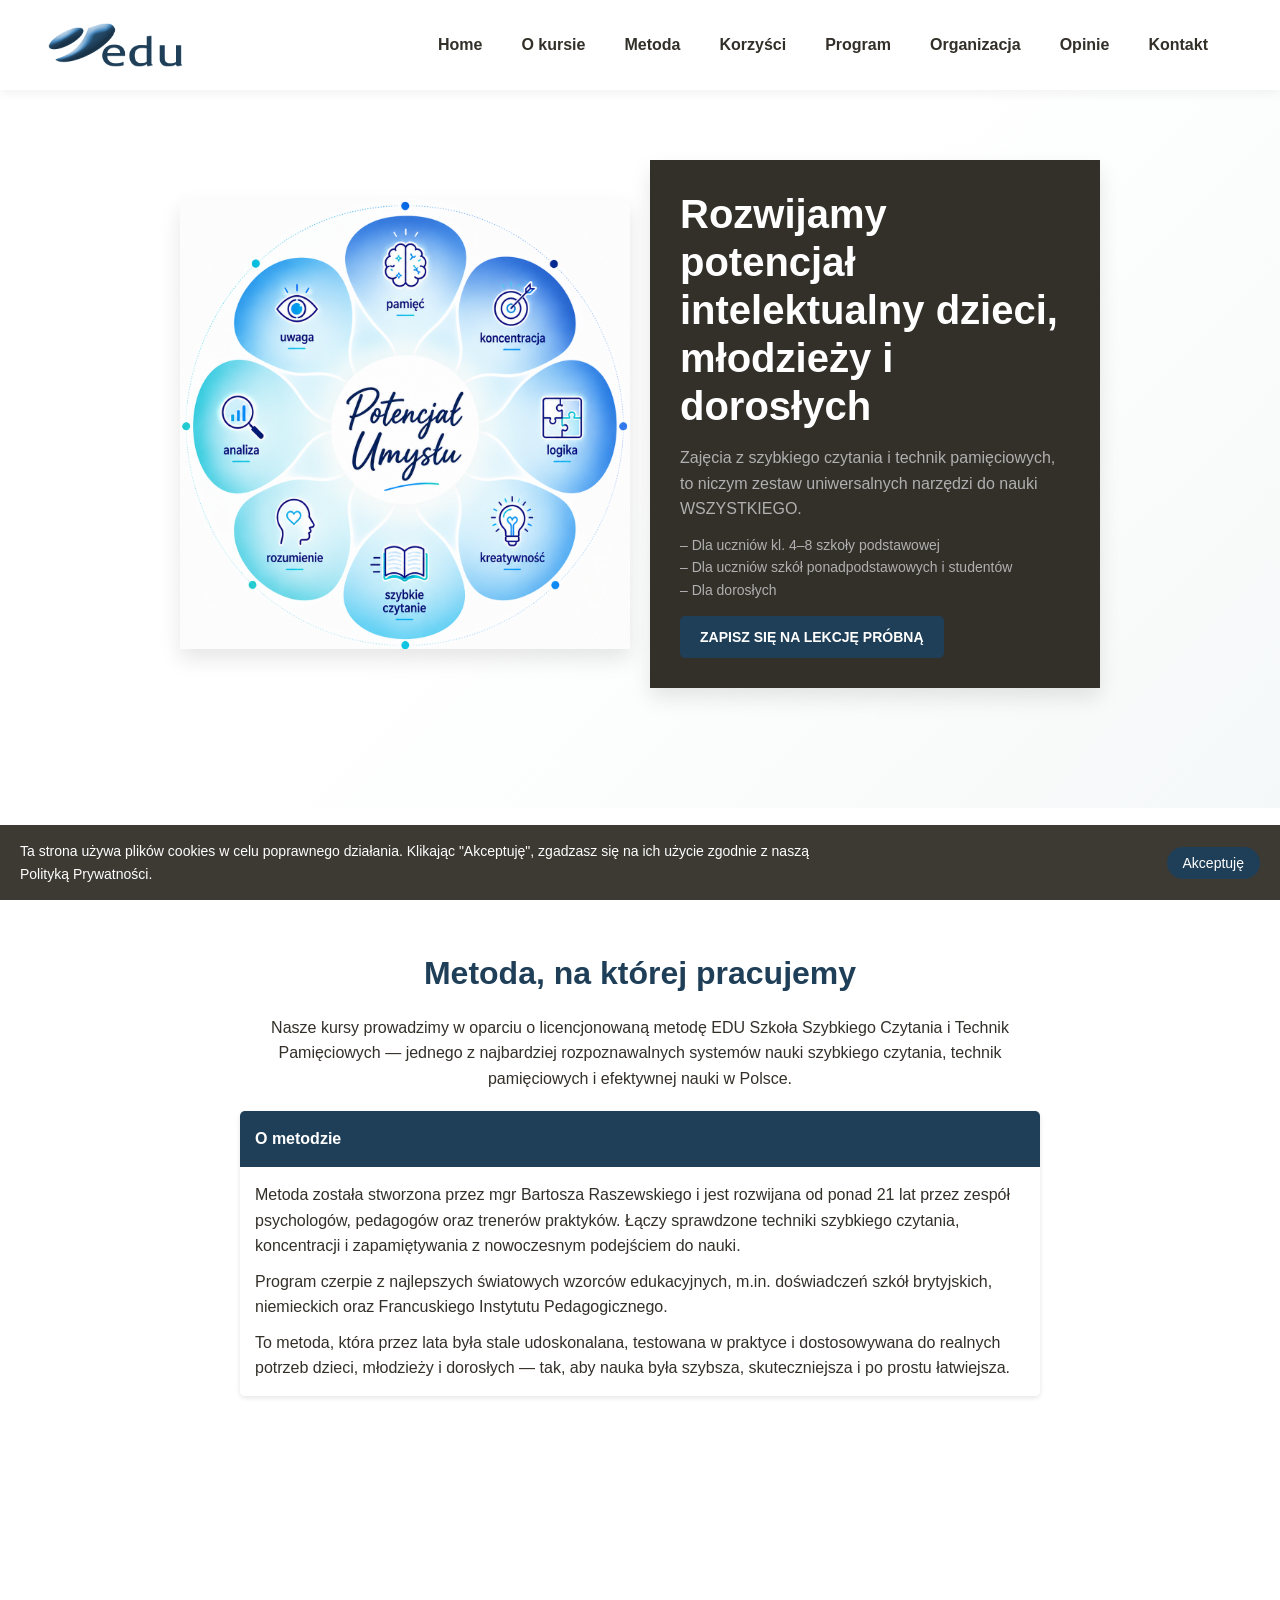
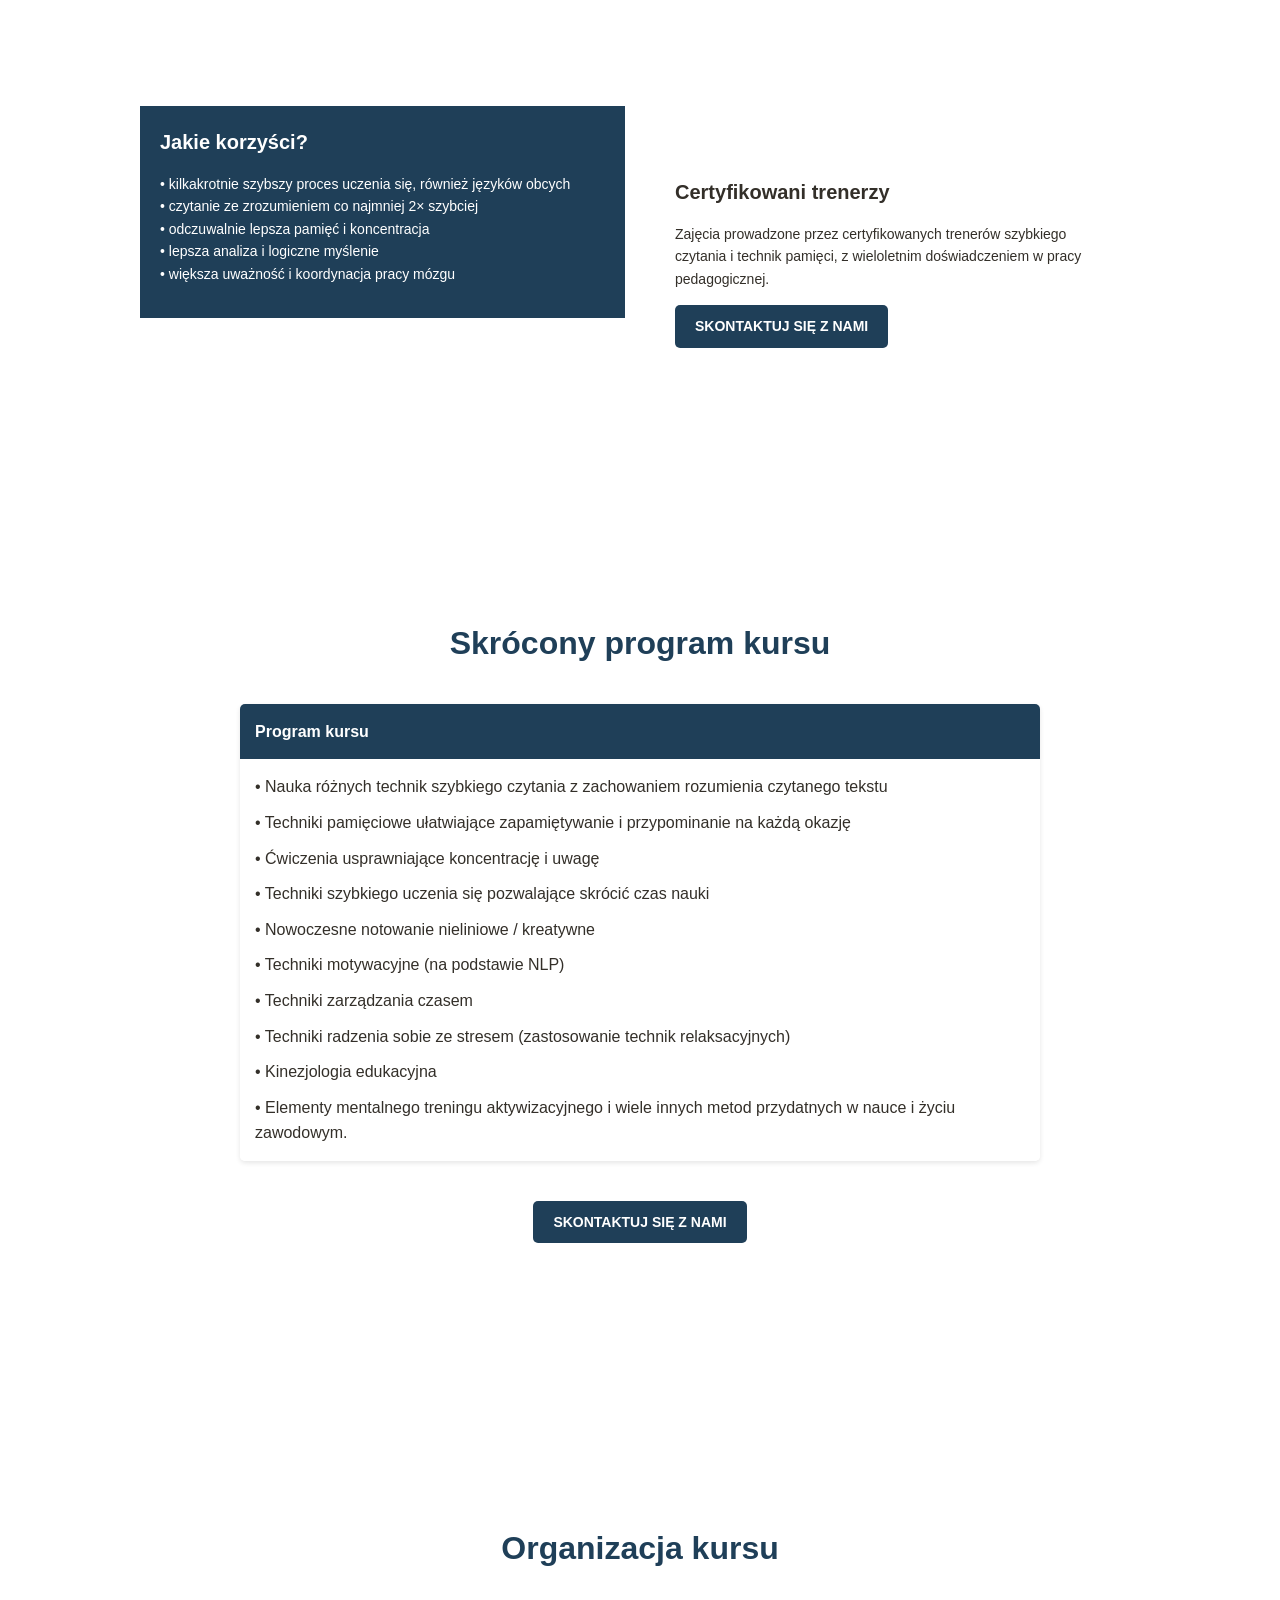
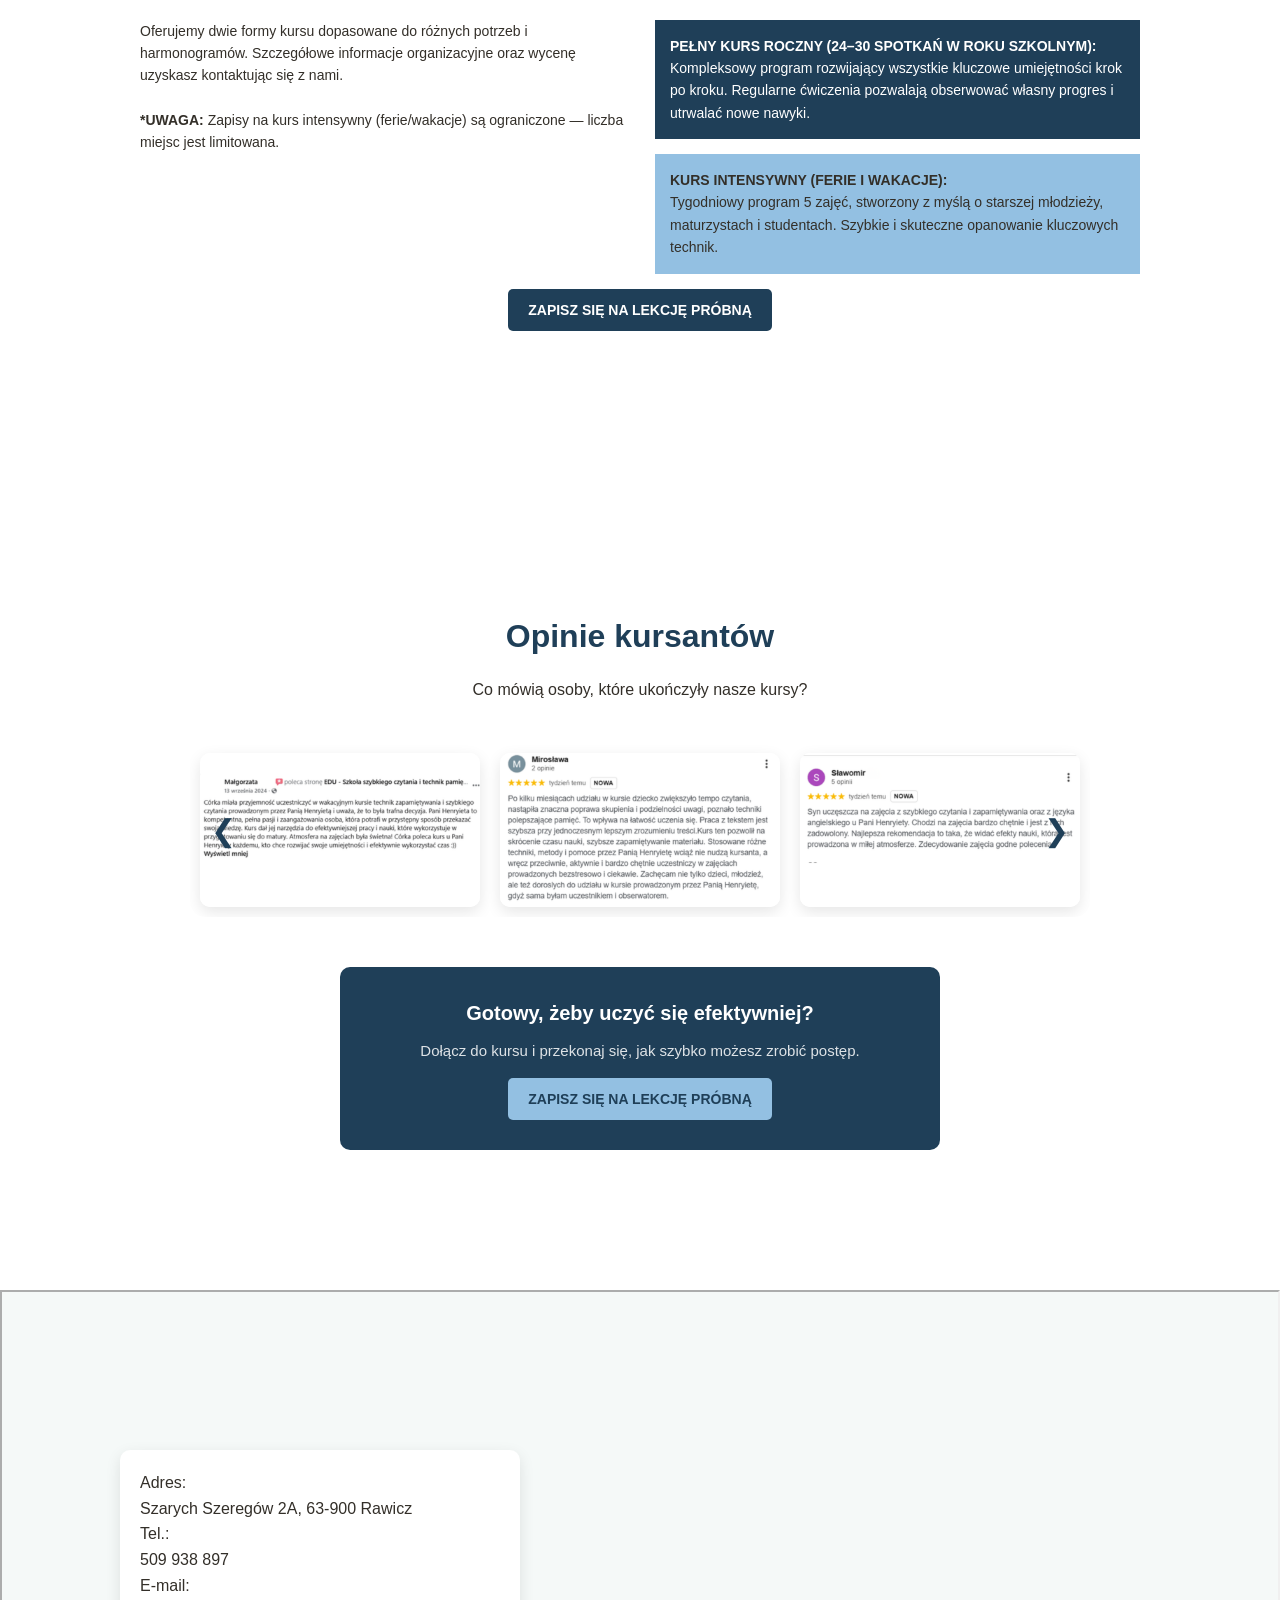
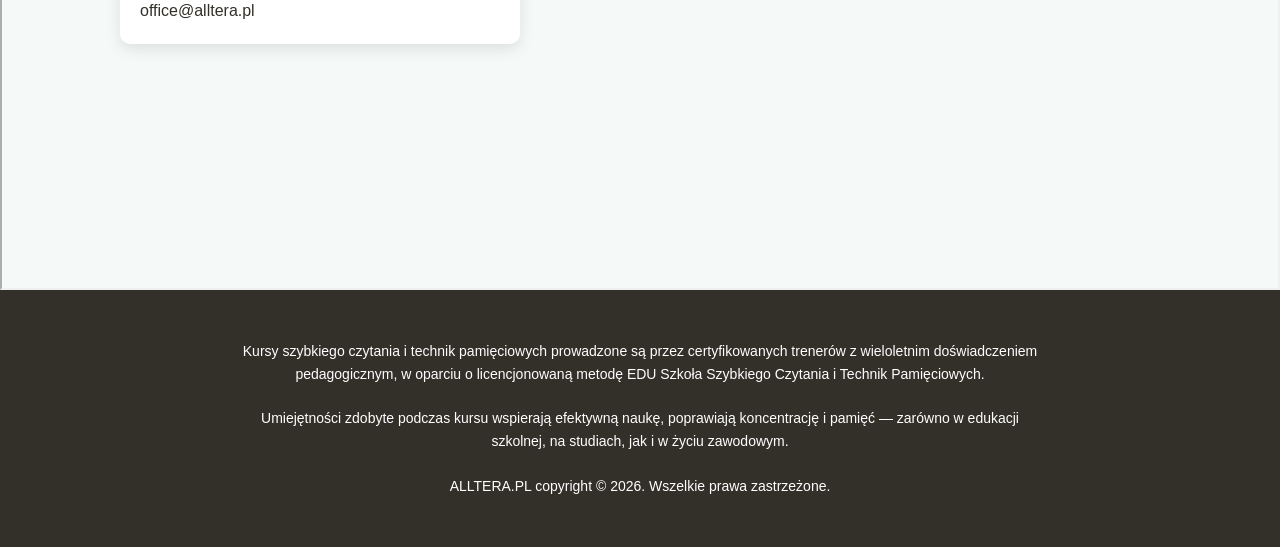
==== commit 10ce6d1b: "poprawa opini" ====
--- a/edu.html
+++ b/edu.html
@@ -3,7 +3,7 @@
 <head>
     <meta charset="UTF-8">
     <meta name="viewport" content="width=device-width, initial-scale=1.0">
-    <title>Alltera - Szybkie Czytanie i Techniki Pamięciowe</title>
+    <title>Edu - Szybkie Czytanie i Techniki Pamięciowe</title>
     <link rel="shortcut icon" type="image/png" href="favicon.png">
     <link rel="stylesheet" href="style-edu.css">
 </head>
@@ -123,7 +123,6 @@
                 <div class="carousel-slide"><img src="edu_opinia_3.png" alt="Opinia 3"></div>
                 <div class="carousel-slide"><img src="edu_opinia_4.png" alt="Opinia 4"></div>
                 <div class="carousel-slide"><img src="edu_opinia_5.png" alt="Opinia 5"></div>
-                <div class="carousel-slide"><img src="edu_opinia_6.png" alt="Opinia 6"></div>
             </div>
             <button class="carousel-prev">❮</button>
             <button class="carousel-next">❯</button>
